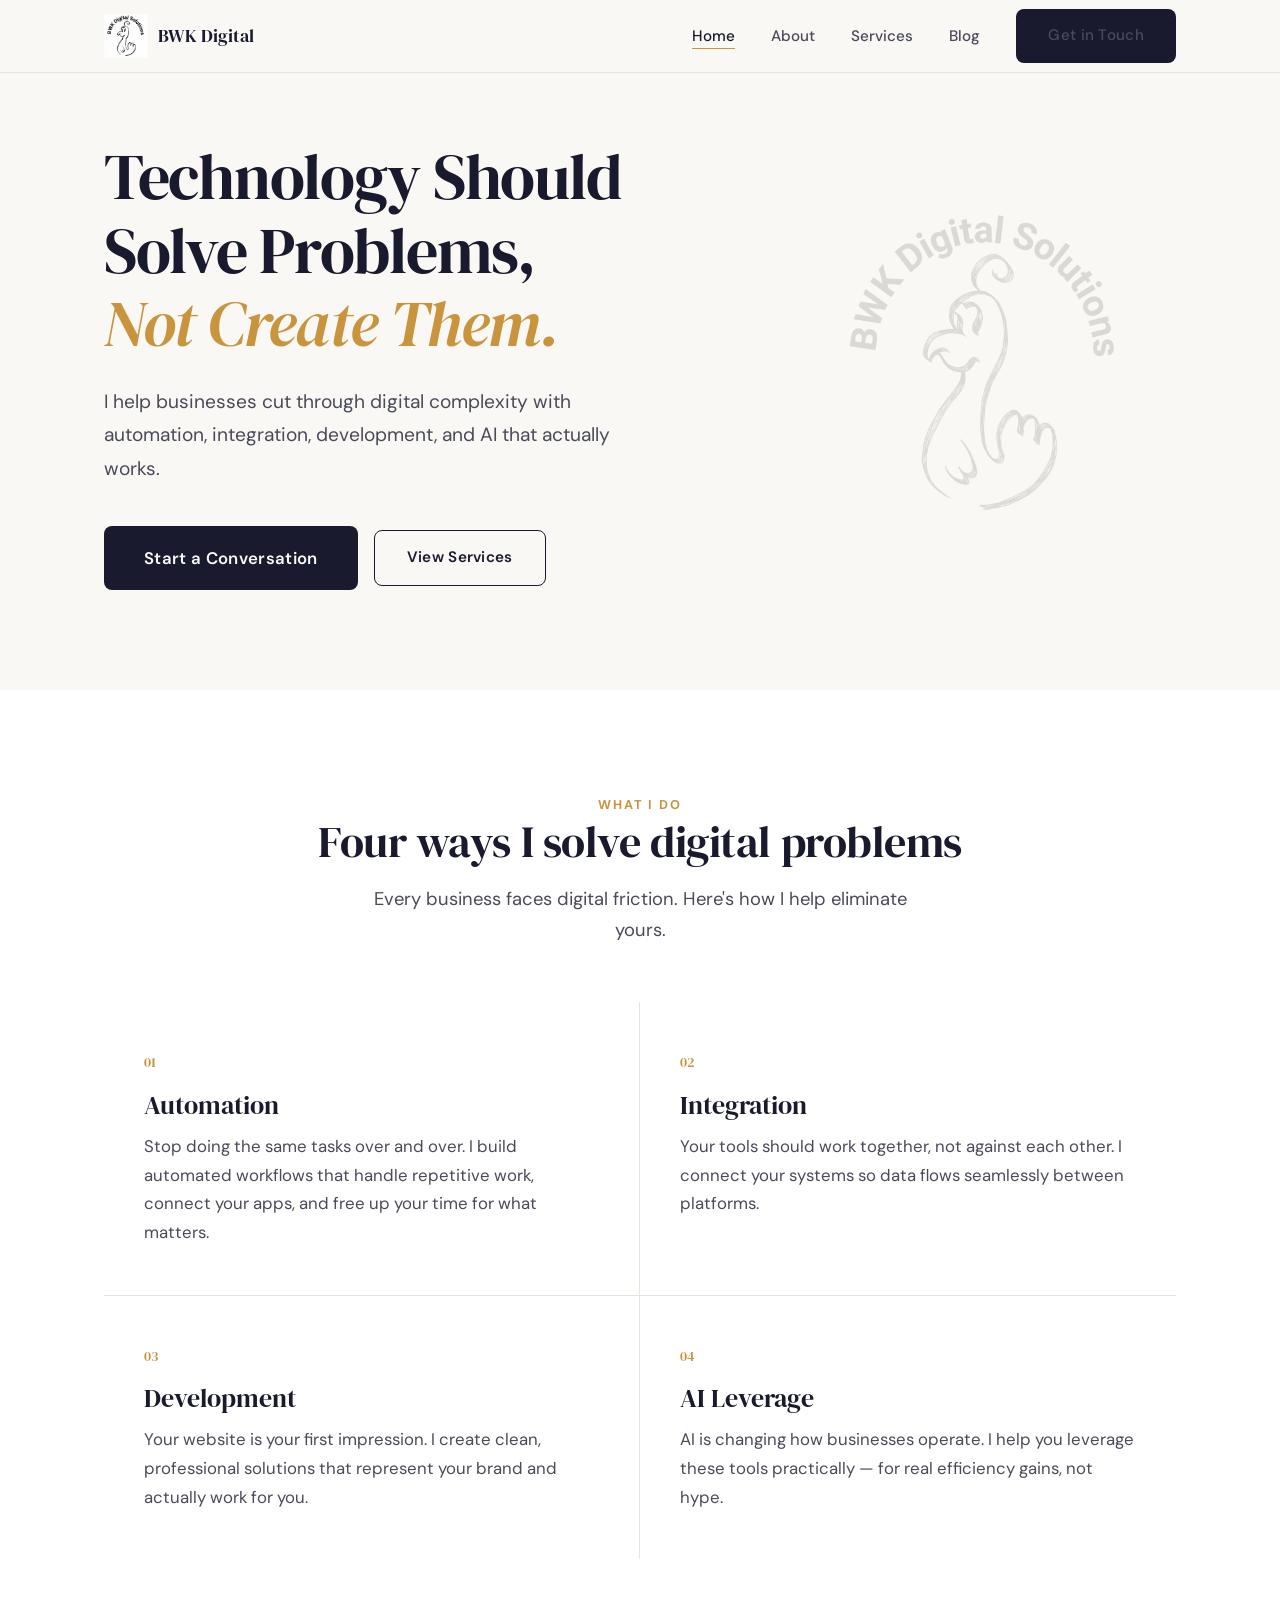
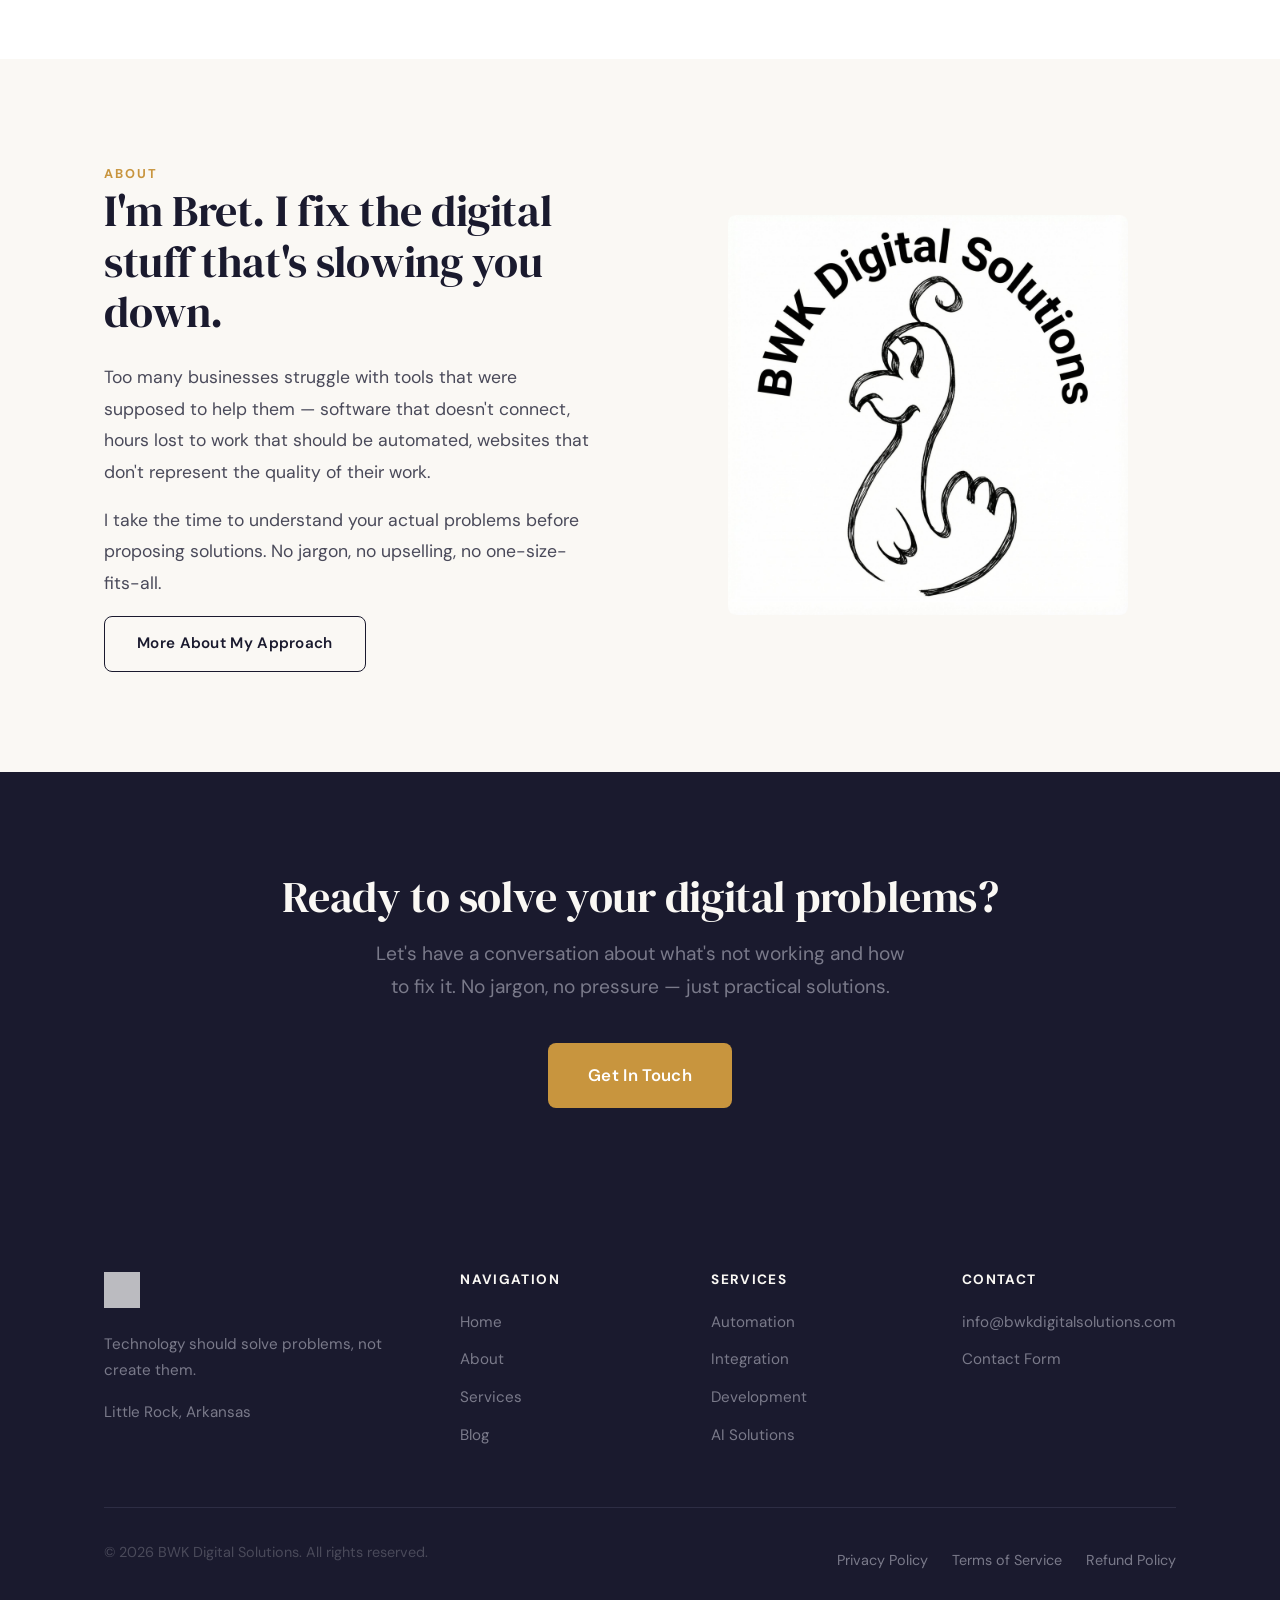
==== index.html @ 57914d6d "Redesign site with warm editorial aesthetic and bird-forward branding Replace generic SaaS template " ====
<!DOCTYPE html>
<html lang="en">
<head>
    <meta charset="UTF-8">
    <meta name="viewport" content="width=device-width, initial-scale=1.0">
    <title>BWK Digital Solutions | Technology Should Solve Problems, Not Create Them</title>
    <meta name="description" content="BWK Digital Solutions helps businesses solve digital problems through automation, integration, development, and AI. Based in Little Rock, Arkansas.">
    <meta name="author" content="Bret Kramer">
    <meta name="geo.region" content="US-AR">
    <meta name="geo.placename" content="Little Rock">
    <link rel="canonical" href="https://bwkdigitalsolutions.com/">
    <!-- Open Graph -->
    <meta property="og:title" content="BWK Digital Solutions | Technology Should Solve Problems, Not Create Them">
    <meta property="og:description" content="BWK Digital Solutions helps businesses solve digital problems through automation, integration, development, and AI. Based in Little Rock, Arkansas.">
    <meta property="og:url" content="https://bwkdigitalsolutions.com/">
    <meta property="og:image" content="https://bwkdigitalsolutions.com/logo.jpg">
    <meta property="og:type" content="website">
    <meta property="og:site_name" content="BWK Digital Solutions">
    <!-- Twitter Card -->
    <meta name="twitter:card" content="summary_large_image">
    <meta name="twitter:title" content="BWK Digital Solutions | Technology Should Solve Problems, Not Create Them">
    <meta name="twitter:description" content="BWK Digital Solutions helps businesses solve digital problems through automation, integration, development, and AI.">
    <meta name="twitter:image" content="https://bwkdigitalsolutions.com/logo.jpg">
    <link rel="preconnect" href="https://fonts.googleapis.com">
    <link rel="preconnect" href="https://fonts.gstatic.com" crossorigin>
    <link href="https://fonts.googleapis.com/css2?family=DM+Sans:wght@400;500;600;700&family=DM+Serif+Display&display=swap" rel="stylesheet">
    <link rel="stylesheet" href="styles.css">
    <script type="application/ld+json">
    {
        "@context": "https://schema.org",
        "@type": "ProfessionalService",
        "name": "BWK Digital Solutions",
        "url": "https://bwkdigitalsolutions.com",
        "logo": "https://bwkdigitalsolutions.com/logo.jpg",
        "image": "https://bwkdigitalsolutions.com/logo.jpg",
        "description": "BWK Digital Solutions helps businesses solve digital problems through automation, integration, development, and AI.",
        "slogan": "Technology Should Solve Problems, Not Create Them",
        "email": "info@bwkdigitalsolutions.com",
        "address": {
            "@type": "PostalAddress",
            "addressLocality": "Little Rock",
            "addressRegion": "AR",
            "addressCountry": "US"
        },
        "areaServed": {
            "@type": "Country",
            "name": "United States"
        },
        "founder": {
            "@type": "Person",
            "name": "Bret Kramer"
        },
        "hasOfferCatalog": {
            "@type": "OfferCatalog",
            "name": "Digital Solutions Services",
            "itemListElement": [
                {
                    "@type": "Offer",
                    "itemOffered": {
                        "@type": "Service",
                        "name": "Automation",
                        "description": "Automated workflows that handle repetitive work, connect apps, and free up time."
                    }
                },
                {
                    "@type": "Offer",
                    "itemOffered": {
                        "@type": "Service",
                        "name": "Integration",
                        "description": "Connect business systems so data flows seamlessly between platforms."
                    }
                },
                {
                    "@type": "Offer",
                    "itemOffered": {
                        "@type": "Service",
                        "name": "Web Development",
                        "description": "Clean, professional websites and web applications that represent your brand."
                    }
                },
                {
                    "@type": "Offer",
                    "itemOffered": {
                        "@type": "Service",
                        "name": "AI Leverage",
                        "description": "Practical AI implementation for real efficiency gains — chatbots, content workflows, data analysis, and strategy consulting."
                    }
                }
            ]
        },
        "sameAs": []
    }
    </script>
    <script type="application/ld+json">
    {
        "@context": "https://schema.org",
        "@type": "WebSite",
        "name": "BWK Digital Solutions",
        "url": "https://bwkdigitalsolutions.com"
    }
    </script>
</head>
<body>
    <nav class="navbar">
        <div class="container">
            <a href="index.html" class="logo">
                <img src="logo.jpg" alt="BWK Digital Solutions" class="logo-img">
                <span class="logo-text">BWK Digital</span>
            </a>
            <button class="mobile-menu-btn" aria-label="Toggle menu" onclick="toggleMenu()">
                <span></span><span></span><span></span>
            </button>
            <ul class="nav-links" id="navLinks">
                <li><a href="index.html" class="active">Home</a></li>
                <li><a href="about.html">About</a></li>
                <li><a href="services.html">Services</a></li>
                <li><a href="blog.html">Blog</a></li>
                <li><a href="contact.html" class="btn btn-primary">Get in Touch</a></li>
            </ul>
        </div>
    </nav>

    <main>
    <section class="hero">
        <div class="container">
            <div class="hero-content">
                <h1 class="fade-up">Technology Should<br>Solve Problems,<span class="accent-text">Not Create Them.</span></h1>
                <p class="hero-description fade-up fade-up-delay-1">I help businesses cut through digital complexity with automation, integration, development, and AI that actually works.</p>
                <div class="hero-cta fade-up fade-up-delay-2">
                    <a href="contact.html" class="btn btn-primary btn-large">Start a Conversation</a>
                    <a href="services.html" class="btn btn-secondary">View Services</a>
                </div>
            </div>
            <div class="hero-graphic">
                <img src="logo.jpg" alt="" class="hero-bird" aria-hidden="true">
            </div>
        </div>
    </section>

    <section class="services" id="services">
        <div class="container">
            <div class="section-header-center fade-up">
                <span class="section-label">What I Do</span>
                <h2 class="section-title">Four ways I solve digital problems</h2>
                <p class="section-subtitle">Every business faces digital friction. Here's how I help eliminate yours.</p>
            </div>
            <div class="services-list">
                <div class="service-item fade-up">
                    <span class="service-number">01</span>
                    <h3>Automation</h3>
                    <p>Stop doing the same tasks over and over. I build automated workflows that handle repetitive work, connect your apps, and free up your time for what matters.</p>
                </div>
                <div class="service-item fade-up fade-up-delay-1">
                    <span class="service-number">02</span>
                    <h3>Integration</h3>
                    <p>Your tools should work together, not against each other. I connect your systems so data flows seamlessly between platforms.</p>
                </div>
                <div class="service-item fade-up fade-up-delay-2">
                    <span class="service-number">03</span>
                    <h3>Development</h3>
                    <p>Your website is your first impression. I create clean, professional solutions that represent your brand and actually work for you.</p>
                </div>
                <div class="service-item fade-up fade-up-delay-3">
                    <span class="service-number">04</span>
                    <h3>AI Leverage</h3>
                    <p>AI is changing how businesses operate. I help you leverage these tools practically — for real efficiency gains, not hype.</p>
                </div>
            </div>
        </div>
    </section>

    <section class="about-section">
        <div class="container">
            <div class="about-grid">
                <div class="about-content fade-up">
                    <span class="section-label">About</span>
                    <h2>I'm Bret. I fix the digital stuff that's slowing you down.</h2>
                    <p>Too many businesses struggle with tools that were supposed to help them — software that doesn't connect, hours lost to work that should be automated, websites that don't represent the quality of their work.</p>
                    <p>I take the time to understand your actual problems before proposing solutions. No jargon, no upselling, no one-size-fits-all.</p>
                    <a href="about.html" class="btn btn-secondary">More About My Approach</a>
                </div>
                <div class="about-image fade-up fade-up-delay-1">
                    <img src="logo.jpg" alt="BWK Digital Solutions">
                </div>
            </div>
        </div>
    </section>

    <section class="cta-section">
        <div class="container fade-up">
            <h2>Ready to solve your digital problems?</h2>
            <p>Let's have a conversation about what's not working and how to fix it. No jargon, no pressure — just practical solutions.</p>
            <a href="contact.html" class="btn btn-primary btn-large">Get In Touch</a>
        </div>
    </section>
    </main>

    <footer class="footer">
        <div class="container">
            <div class="footer-grid">
                <div class="footer-brand">
                    <img src="logo.jpg" alt="BWK Digital Solutions" class="logo-img">
                    <p>Technology should solve problems, not create them.</p>
                    <p>Little Rock, Arkansas</p>
                </div>
                <div>
                    <h4>Navigation</h4>
                    <ul class="footer-links">
                        <li><a href="index.html">Home</a></li>
                        <li><a href="about.html">About</a></li>
                        <li><a href="services.html">Services</a></li>
                        <li><a href="blog.html">Blog</a></li>
                    </ul>
                </div>
                <div>
                    <h4>Services</h4>
                    <ul class="footer-links">
                        <li><a href="services.html">Automation</a></li>
                        <li><a href="services.html">Integration</a></li>
                        <li><a href="services.html">Development</a></li>
                        <li><a href="services.html">AI Solutions</a></li>
                    </ul>
                </div>
                <div>
                    <h4>Contact</h4>
                    <ul class="footer-links">
                        <li><a href="mailto:info@bwkdigitalsolutions.com">info@bwkdigitalsolutions.com</a></li>
                        <li><a href="contact.html">Contact Form</a></li>
                    </ul>
                </div>
            </div>
            <div class="footer-bottom">
                <p>&copy; 2026 BWK Digital Solutions. All rights reserved.</p>
                <div class="footer-legal">
                    <a href="privacy.html">Privacy Policy</a>
                    <a href="terms.html">Terms of Service</a>
                    <a href="refund.html">Refund Policy</a>
                </div>
            </div>
        </div>
    </footer>
    <script>
    function toggleMenu() { document.getElementById('navLinks').classList.toggle('active'); }

    // Scroll animations
    const observer = new IntersectionObserver((entries) => {
        entries.forEach(entry => {
            if (entry.isIntersecting) {
                entry.target.classList.add('visible');
                observer.unobserve(entry.target);
            }
        });
    }, { threshold: 0.1, rootMargin: '0px 0px -40px 0px' });

    document.querySelectorAll('.fade-up').forEach(el => observer.observe(el));
    </script>
</body>
</html>
---- styles.css ----
/* ===== CSS VARIABLES ===== */
:root {
    --ink: #1a1a2e;
    --ink-light: #2d2d44;
    --warm: #c8953e;
    --warm-dark: #a87a2f;
    --warm-glow: #c8953e1a;
    --cream: #faf8f4;
    --cream-dark: #f0ece4;
    --text: #4a4a5a;
    --text-light: #7a7a8a;
    --white: #ffffff;
    --border: #e8e4dc;
    --shadow-sm: 0 1px 3px rgba(26, 26, 46, 0.06);
    --shadow: 0 4px 12px rgba(26, 26, 46, 0.08);
    --shadow-lg: 0 12px 32px rgba(26, 26, 46, 0.1);
    --radius: 8px;
    --radius-sm: 4px;
    --transition: all 0.3s cubic-bezier(0.4, 0, 0.2, 1);
}

/* ===== RESET & BASE ===== */
*, *::before, *::after { box-sizing: border-box; margin: 0; padding: 0; }
html { scroll-behavior: smooth; }
body {
    font-family: 'DM Sans', -apple-system, BlinkMacSystemFont, sans-serif;
    font-size: 16px;
    line-height: 1.7;
    color: var(--text);
    background: var(--cream);
    -webkit-font-smoothing: antialiased;
}
img { max-width: 100%; height: auto; }
a { text-decoration: none; color: inherit; transition: var(--transition); }
ul { list-style: none; }
.container { max-width: 1120px; margin: 0 auto; padding: 0 24px; }

/* ===== TYPOGRAPHY ===== */
h1, h2, h3, h4, h5, h6 {
    font-family: 'DM Serif Display', Georgia, serif;
    font-weight: 400;
    line-height: 1.15;
    color: var(--ink);
}
h1 { font-size: clamp(2.75rem, 5.5vw, 4rem); letter-spacing: -0.02em; }
h2 { font-size: clamp(2rem, 4vw, 2.75rem); letter-spacing: -0.01em; }
h3 { font-size: clamp(1.35rem, 2.5vw, 1.6rem); }
p { color: var(--text); margin-bottom: 1rem; }
.section-label {
    font-family: 'DM Sans', sans-serif;
    font-size: 0.8rem;
    font-weight: 700;
    letter-spacing: 0.15em;
    text-transform: uppercase;
    color: var(--warm);
    margin-bottom: 1rem;
}
.section-title { margin-bottom: 1rem; }
.section-subtitle {
    font-size: 1.15rem;
    max-width: 580px;
    line-height: 1.7;
}
.section-header { margin-bottom: 3.5rem; }
.section-header-center { text-align: center; margin-bottom: 3.5rem; }
.section-header-center .section-subtitle { margin: 0 auto; }

/* ===== BUTTONS ===== */
.btn {
    display: inline-flex;
    align-items: center;
    justify-content: center;
    gap: 8px;
    padding: 14px 32px;
    font-family: 'DM Sans', sans-serif;
    font-size: 0.95rem;
    font-weight: 600;
    letter-spacing: 0.02em;
    border-radius: var(--radius);
    border: none;
    cursor: pointer;
    transition: var(--transition);
}
.btn:focus-visible {
    outline: 2px solid var(--warm);
    outline-offset: 2px;
}
.btn-primary {
    background: var(--ink);
    color: var(--cream);
}
.btn-primary:hover {
    background: var(--warm);
    color: var(--white);
    transform: translateY(-1px);
    box-shadow: var(--shadow);
}
.btn-secondary {
    background: transparent;
    color: var(--ink);
    border: 1.5px solid var(--ink);
}
.btn-secondary:hover {
    background: var(--ink);
    color: var(--cream);
}
.btn-large { padding: 18px 40px; font-size: 1.05rem; }

/* ===== NAVBAR ===== */
.navbar {
    position: fixed;
    top: 0;
    left: 0;
    right: 0;
    z-index: 1000;
    background: rgba(250, 248, 244, 0.92);
    backdrop-filter: blur(12px);
    -webkit-backdrop-filter: blur(12px);
    border-bottom: 1px solid var(--border);
}
.navbar .container {
    display: flex;
    align-items: center;
    justify-content: space-between;
    height: 72px;
}
.logo { display: flex; align-items: center; gap: 10px; }
.logo-img { height: 44px; width: auto; }
.logo-text {
    font-family: 'DM Serif Display', serif;
    font-size: 1.15rem;
    color: var(--ink);
    font-weight: 400;
}
.nav-links { display: flex; align-items: center; gap: 36px; }
.nav-links a {
    font-weight: 500;
    font-size: 0.95rem;
    color: var(--text);
}
.nav-links a:not(.btn):hover,
.nav-links a:not(.btn).active {
    color: var(--ink);
}
.nav-links a:not(.btn).active {
    border-bottom: 1.5px solid var(--warm);
    padding-bottom: 2px;
}
.mobile-menu-btn {
    display: none;
    flex-direction: column;
    gap: 5px;
    background: none;
    border: none;
    cursor: pointer;
    padding: 5px;
}
.mobile-menu-btn span {
    width: 22px;
    height: 2px;
    background: var(--ink);
    border-radius: 2px;
    transition: var(--transition);
}

/* ===== HERO ===== */
.hero {
    padding: 140px 0 100px;
    background: var(--cream);
    overflow: hidden;
}
.hero .container {
    display: grid;
    grid-template-columns: 1fr 380px;
    gap: 80px;
    align-items: center;
}
.hero-content h1 { margin-bottom: 1.5rem; }
.hero-content h1 .accent-text {
    color: var(--warm);
    display: block;
    font-style: italic;
}
.hero-description {
    font-size: 1.2rem;
    line-height: 1.75;
    margin-bottom: 2.5rem;
    color: var(--text);
    max-width: 520px;
}
.hero-cta { display: flex; align-items: center; gap: 16px; flex-wrap: wrap; }
.hero-graphic {
    display: flex;
    align-items: center;
    justify-content: center;
}
.hero-bird {
    width: 320px;
    height: auto;
    opacity: 0.12;
    filter: grayscale(100%);
    transition: all 0.6s cubic-bezier(0.4, 0, 0.2, 1);
}
.hero-graphic:hover .hero-bird {
    opacity: 0.2;
    transform: scale(1.03);
}

/* ===== SERVICES (Homepage) ===== */
.services { padding: 100px 0; background: var(--white); }
.services-list { display: grid; grid-template-columns: 1fr 1fr; gap: 0; }
.service-item {
    padding: 48px 40px;
    border-bottom: 1px solid var(--border);
    transition: var(--transition);
    position: relative;
}
.service-item:nth-child(odd) { border-right: 1px solid var(--border); }
.service-item:nth-last-child(-n+2) { border-bottom: none; }
.service-item::before {
    content: '';
    position: absolute;
    top: 0;
    left: 0;
    width: 3px;
    height: 0;
    background: var(--warm);
    transition: height 0.4s cubic-bezier(0.4, 0, 0.2, 1);
}
.service-item:hover::before { height: 100%; }
.service-item:hover { background: var(--warm-glow); }
.service-number {
    font-family: 'DM Serif Display', serif;
    font-size: 0.9rem;
    color: var(--warm);
    margin-bottom: 1rem;
    display: block;
}
.service-item h3 { margin-bottom: 0.75rem; }
.service-item p { margin-bottom: 0; font-size: 1.05rem; line-height: 1.7; }

/* ===== ABOUT PREVIEW (Homepage) ===== */
.about-section { padding: 100px 0; }
.about-grid {
    display: grid;
    grid-template-columns: 1fr 1fr;
    gap: 80px;
    align-items: center;
}
.about-content h2 { margin-bottom: 1.5rem; }
.about-content p { font-size: 1.1rem; line-height: 1.8; }
.about-image { position: relative; display: flex; align-items: center; justify-content: center; }
.about-image img {
    border-radius: var(--radius);
    width: 100%;
    max-width: 400px;
}
.approach-list { margin: 1.5rem 0 2rem; }
.approach-list li {
    display: flex;
    align-items: center;
    gap: 14px;
    padding: 10px 0;
    font-weight: 500;
    color: var(--ink);
    font-size: 1.05rem;
}
.approach-list li::before {
    content: '';
    display: block;
    width: 8px;
    height: 8px;
    background: var(--warm);
    border-radius: 50%;
    flex-shrink: 0;
}

/* ===== CTA SECTION ===== */
.cta-section {
    padding: 100px 0;
    background: var(--ink);
    text-align: center;
}
.cta-section h2 {
    color: var(--cream);
    margin-bottom: 1rem;
}
.cta-section p {
    color: var(--text-light);
    font-size: 1.2rem;
    max-width: 540px;
    margin: 0 auto 2.5rem;
    line-height: 1.7;
}
.cta-section .btn-primary {
    background: var(--warm);
    color: var(--white);
}
.cta-section .btn-primary:hover {
    background: var(--warm-dark);
    transform: translateY(-1px);
}

/* ===== PAGE HEADER ===== */
.page-header {
    padding: 140px 0 60px;
    background: var(--cream);
}
.page-header .section-label { margin-bottom: 0.75rem; }
.page-header h1 { margin-bottom: 1rem; }
.page-header p {
    font-size: 1.2rem;
    max-width: 560px;
    line-height: 1.7;
}
.page-header-center { text-align: center; }
.page-header-center p { margin: 0 auto; }

/* ===== CONTACT ===== */
.contact-section { padding: 80px 0; }
.contact-grid {
    display: grid;
    grid-template-columns: 1.2fr 1fr;
    gap: 80px;
}
.contact-form {
    background: var(--white);
    padding: 48px;
    border-radius: var(--radius);
    border: 1px solid var(--border);
}
.contact-form h3 { margin-bottom: 2rem; }
.form-group { margin-bottom: 24px; }
.form-group label {
    display: block;
    font-weight: 600;
    font-size: 0.9rem;
    margin-bottom: 8px;
    color: var(--ink);
}
.form-group input,
.form-group select,
.form-group textarea {
    width: 100%;
    padding: 14px 16px;
    border: 1.5px solid var(--border);
    border-radius: var(--radius-sm);
    font-family: inherit;
    font-size: 1rem;
    color: var(--ink);
    background: var(--cream);
    transition: var(--transition);
}
.form-group input:focus,
.form-group select:focus,
.form-group textarea:focus {
    outline: none;
    border-color: var(--warm);
    background: var(--white);
    box-shadow: 0 0 0 3px var(--warm-glow);
}
.form-group input::placeholder,
.form-group textarea::placeholder {
    color: var(--text-light);
}
.form-group textarea { min-height: 140px; resize: vertical; }
.contact-info { padding: 16px 0; }
.contact-info h3 { margin-bottom: 2rem; }
.info-item {
    display: flex;
    align-items: flex-start;
    gap: 16px;
    margin-bottom: 28px;
}
.info-icon {
    width: 44px;
    height: 44px;
    background: var(--warm-glow);
    border: 1px solid var(--warm);
    border-radius: var(--radius-sm);
    display: flex;
    align-items: center;
    justify-content: center;
    font-size: 1.2rem;
    flex-shrink: 0;
    color: var(--warm);
}
.info-content h4 { font-family: 'DM Sans', sans-serif; font-size: 0.95rem; font-weight: 600; margin-bottom: 2px; color: var(--ink); }
.info-content p { margin: 0; font-size: 0.95rem; }
.response-note {
    margin-top: 2.5rem;
    padding: 20px 24px;
    background: var(--warm-glow);
    border-left: 3px solid var(--warm);
    border-radius: 0 var(--radius-sm) var(--radius-sm) 0;
}
.response-note h4 {
    font-family: 'DM Sans', sans-serif;
    font-weight: 600;
    font-size: 0.95rem;
    margin-bottom: 4px;
    color: var(--ink);
}
.response-note p { margin: 0; font-size: 0.95rem; }

/* ===== SERVICES PAGE ===== */
.services-page { padding: 80px 0; }
.service-detail {
    display: grid;
    grid-template-columns: 1fr 1fr;
    gap: 80px;
    align-items: start;
    padding: 64px 0;
    border-bottom: 1px solid var(--border);
}
.service-detail:last-child { border-bottom: none; }
.service-detail:nth-child(even) { direction: rtl; }
.service-detail:nth-child(even) > * { direction: ltr; }
.service-detail-content h3 {
    font-size: 1.85rem;
    margin-bottom: 1rem;
}
.service-detail-content > p {
    font-size: 1.1rem;
    line-height: 1.8;
}
.service-detail-content ul { margin-top: 1.5rem; }
.service-detail-content li {
    display: flex;
    align-items: center;
    gap: 12px;
    padding: 8px 0;
    color: var(--text);
    font-size: 1.02rem;
}
.service-detail-content li::before {
    content: '';
    width: 6px;
    height: 6px;
    background: var(--warm);
    border-radius: 50%;
    flex-shrink: 0;
}
.service-detail-visual {
    display: flex;
    align-items: center;
    justify-content: center;
    padding: 48px;
    background: var(--white);
    border-radius: var(--radius);
    border: 1px solid var(--border);
    min-height: 280px;
}
.service-detail-number {
    font-family: 'DM Serif Display', serif;
    font-size: 8rem;
    color: var(--warm);
    opacity: 0.15;
    line-height: 1;
}

/* ===== ABOUT PAGE ===== */
.about-detail { padding: 80px 0; background: var(--white); }
.about-detail .about-grid { align-items: start; }
.about-detail .about-content p { margin-bottom: 1.25rem; }

.about-approach { padding: 80px 0; }
.about-approach .about-grid { align-items: start; }

.about-location {
    padding: 80px 0;
    background: var(--white);
    text-align: center;
}
.about-location .container { max-width: 680px; }
.about-location h2 { margin-bottom: 1.25rem; }
.about-location p { font-size: 1.15rem; line-height: 1.8; }

/* Bird story section on About page */
.bird-story {
    padding: 80px 0;
    background: var(--ink);
}
.bird-story-grid {
    display: grid;
    grid-template-columns: 1fr 280px;
    gap: 80px;
    align-items: center;
}
.bird-story-content h2 { color: var(--cream); margin-bottom: 1.25rem; }
.bird-story-content p { color: var(--text-light); font-size: 1.1rem; line-height: 1.8; }
.bird-story-visual {
    display: flex;
    align-items: center;
    justify-content: center;
}
.bird-story-visual img {
    width: 240px;
    height: auto;
    opacity: 0.3;
    filter: invert(1);
}

/* ===== BLOG ===== */
.blog-section { padding: 80px 0; }
.blog-grid {
    display: grid;
    grid-template-columns: repeat(auto-fit, minmax(320px, 1fr));
    gap: 32px;
}
.blog-card {
    background: var(--white);
    border-radius: var(--radius);
    overflow: hidden;
    border: 1px solid var(--border);
    transition: var(--transition);
}
.blog-card:hover {
    transform: translateY(-3px);
    box-shadow: var(--shadow-lg);
    border-color: var(--warm);
}
.blog-card-image {
    height: 200px;
    background: var(--ink);
    display: flex;
    align-items: center;
    justify-content: center;
    position: relative;
    overflow: hidden;
}
.blog-card-image::after {
    content: '';
    position: absolute;
    inset: 0;
    background: linear-gradient(135deg, var(--ink) 0%, var(--ink-light) 100%);
}
.blog-card-content { padding: 28px; }
.blog-card-meta {
    font-size: 0.85rem;
    color: var(--text-light);
    margin-bottom: 10px;
    font-weight: 500;
}
.blog-card h3 { margin-bottom: 10px; font-size: 1.25rem; }
.blog-card h3 a:hover { color: var(--warm); }
.blog-card p { font-size: 0.95rem; margin-bottom: 0; }
.coming-soon {
    text-align: center;
    padding: 60px 40px;
    border: 1px dashed var(--border);
    border-radius: var(--radius);
    background: var(--white);
}
.coming-soon h3 { margin-bottom: 0.75rem; }

/* ===== LEGAL PAGES ===== */
.legal-content { padding: 60px 0 80px; max-width: 720px; margin: 0 auto; }
.legal-content h2 {
    font-size: 1.4rem;
    margin: 2.5rem 0 1rem;
}
.legal-content h2:first-child { margin-top: 0; }
.legal-content p { margin-bottom: 1rem; line-height: 1.8; }
.legal-content ul { margin: 1rem 0 1.5rem 0; }
.legal-content li {
    color: var(--text);
    margin-bottom: 0.5rem;
    padding-left: 1.5rem;
    position: relative;
}
.legal-content li::before {
    content: '';
    position: absolute;
    left: 0;
    top: 10px;
    width: 5px;
    height: 5px;
    border-radius: 50%;
    background: var(--warm);
}
.last-updated {
    font-style: italic;
    color: var(--text-light);
    margin-bottom: 2rem;
    font-size: 0.95rem;
}

/* ===== FOOTER ===== */
.footer {
    background: var(--ink);
    color: var(--text-light);
    padding: 64px 0 32px;
}
.footer-grid {
    display: grid;
    grid-template-columns: 1.5fr 1fr 1fr 1fr;
    gap: 40px;
    margin-bottom: 48px;
}
.footer-brand .logo-img {
    height: 36px;
    filter: brightness(0) invert(1);
    opacity: 0.7;
}
.footer-brand p { margin: 1rem 0 0; color: var(--text-light); font-size: 0.95rem; }
.footer h4 {
    font-family: 'DM Sans', sans-serif;
    color: var(--cream);
    margin-bottom: 1.25rem;
    font-size: 0.85rem;
    font-weight: 700;
    letter-spacing: 0.1em;
    text-transform: uppercase;
}
.footer-links li { margin-bottom: 10px; }
.footer-links a { font-size: 0.95rem; }
.footer-links a:hover { color: var(--cream); }
.footer-bottom {
    padding-top: 32px;
    border-top: 1px solid var(--ink-light);
    display: flex;
    justify-content: space-between;
    align-items: center;
    font-size: 0.9rem;
}
.footer-legal { display: flex; gap: 24px; }
.footer-legal a:hover { color: var(--cream); }

/* ===== SCROLL ANIMATIONS ===== */
.fade-up {
    opacity: 0;
    transform: translateY(24px);
    transition: opacity 0.7s cubic-bezier(0.4, 0, 0.2, 1), transform 0.7s cubic-bezier(0.4, 0, 0.2, 1);
}
.fade-up.visible {
    opacity: 1;
    transform: translateY(0);
}
.fade-up-delay-1 { transition-delay: 0.1s; }
.fade-up-delay-2 { transition-delay: 0.2s; }
.fade-up-delay-3 { transition-delay: 0.3s; }
.fade-up-delay-4 { transition-delay: 0.4s; }

/* ===== RESPONSIVE ===== */
@media (max-width: 992px) {
    .hero .container { grid-template-columns: 1fr; gap: 40px; }
    .hero-graphic { display: none; }
    .about-grid { grid-template-columns: 1fr; gap: 40px; }
    .about-image { order: -1; }
    .about-image img { max-width: 280px; }
    .contact-grid { grid-template-columns: 1fr; gap: 40px; }
    .service-detail { grid-template-columns: 1fr; gap: 32px; }
    .service-detail:nth-child(even) { direction: ltr; }
    .service-detail-visual { display: none; }
    .footer-grid { grid-template-columns: 1fr 1fr; }
    .bird-story-grid { grid-template-columns: 1fr; gap: 40px; }
    .bird-story-visual { order: -1; }
    .bird-story-visual img { width: 180px; }
    .services-list { grid-template-columns: 1fr; }
    .service-item { border-right: none !important; }
}
@media (max-width: 768px) {
    .nav-links {
        position: fixed;
        top: 72px;
        left: 0;
        right: 0;
        background: var(--cream);
        flex-direction: column;
        padding: 32px;
        gap: 24px;
        border-bottom: 1px solid var(--border);
        transform: translateY(-150%);
        transition: var(--transition);
    }
    .nav-links.active { transform: translateY(0); }
    .mobile-menu-btn { display: flex; }
    .hero { padding: 120px 0 60px; }
    .hero-content { text-align: center; }
    .hero-description { margin-left: auto; margin-right: auto; }
    .hero-cta { justify-content: center; }
    .services { padding: 60px 0; }
    .service-item { padding: 32px 24px; }
    .page-header { padding: 120px 0 40px; }
    .footer-grid { grid-template-columns: 1fr; }
    .footer-bottom { flex-direction: column; gap: 16px; text-align: center; }
    .footer-legal { flex-wrap: wrap; justify-content: center; }
    .contact-form { padding: 32px 24px; }
    .bird-story-visual img { width: 140px; }
}
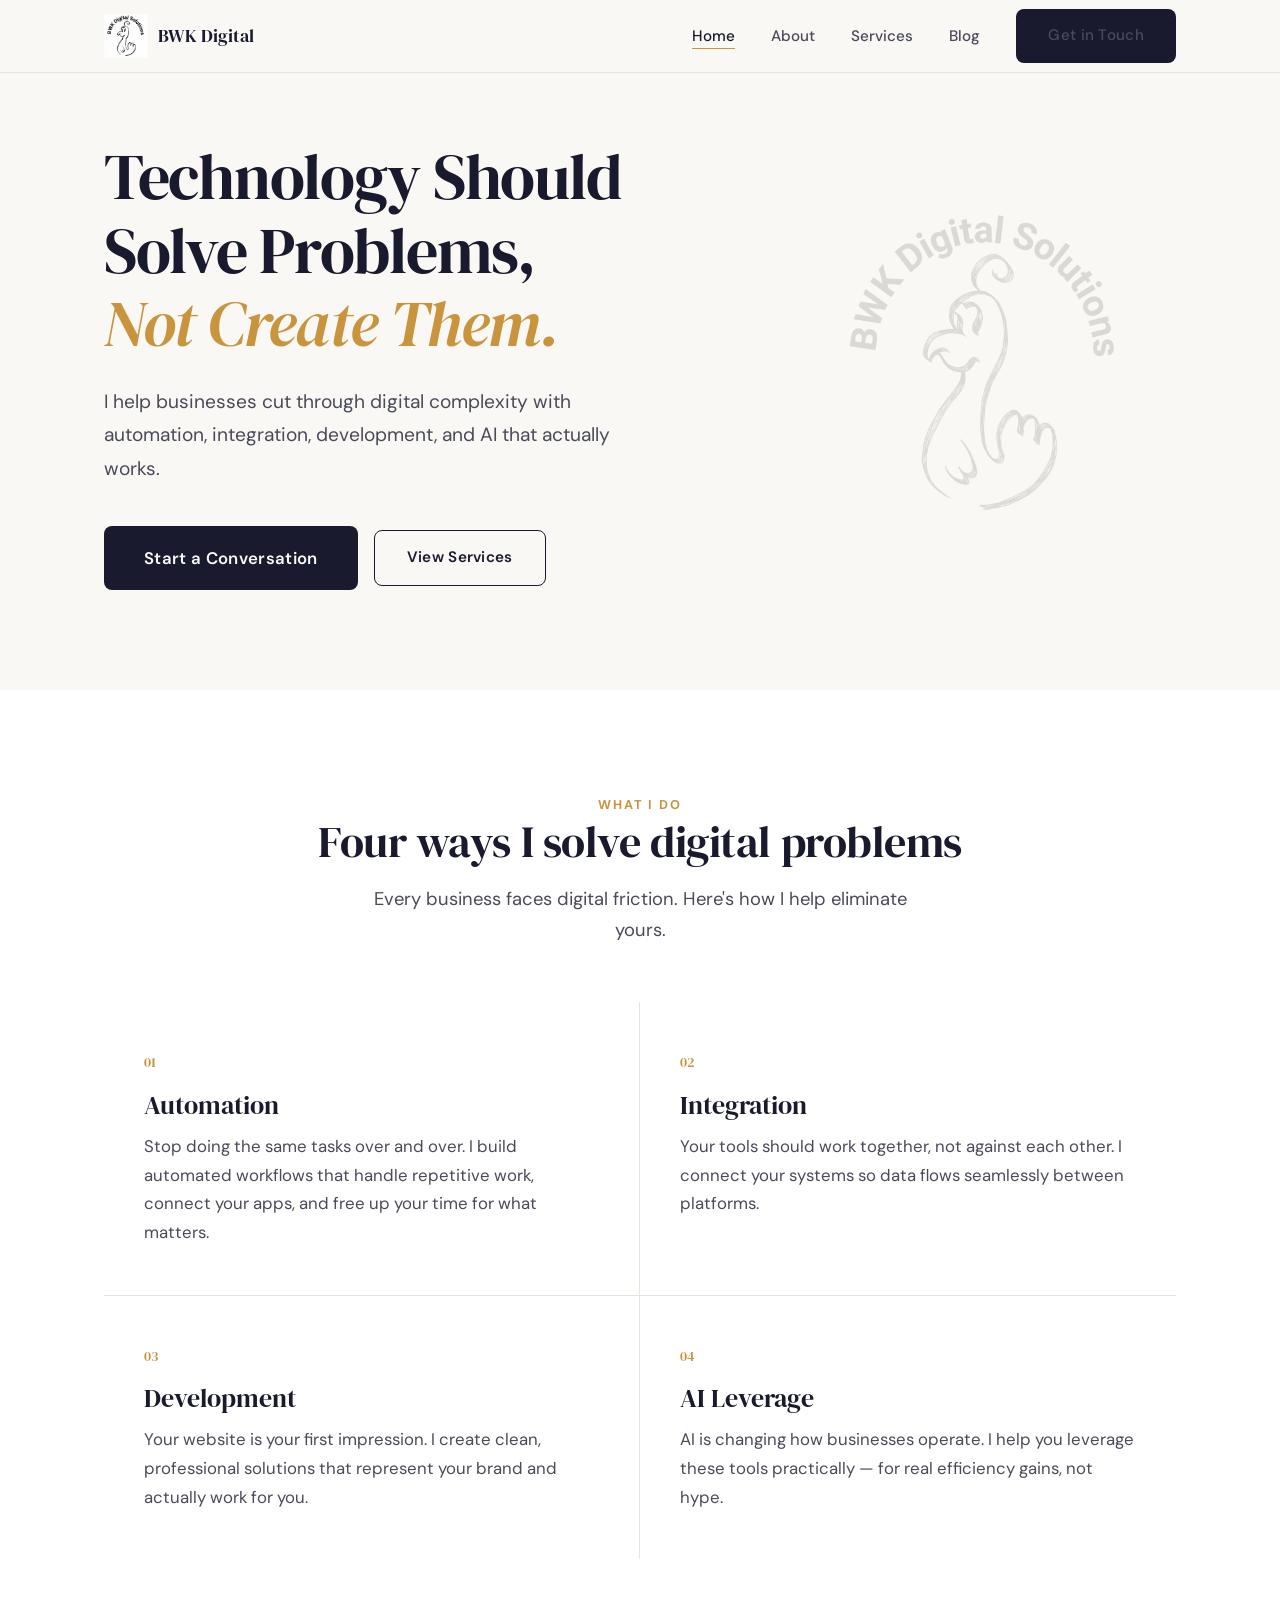
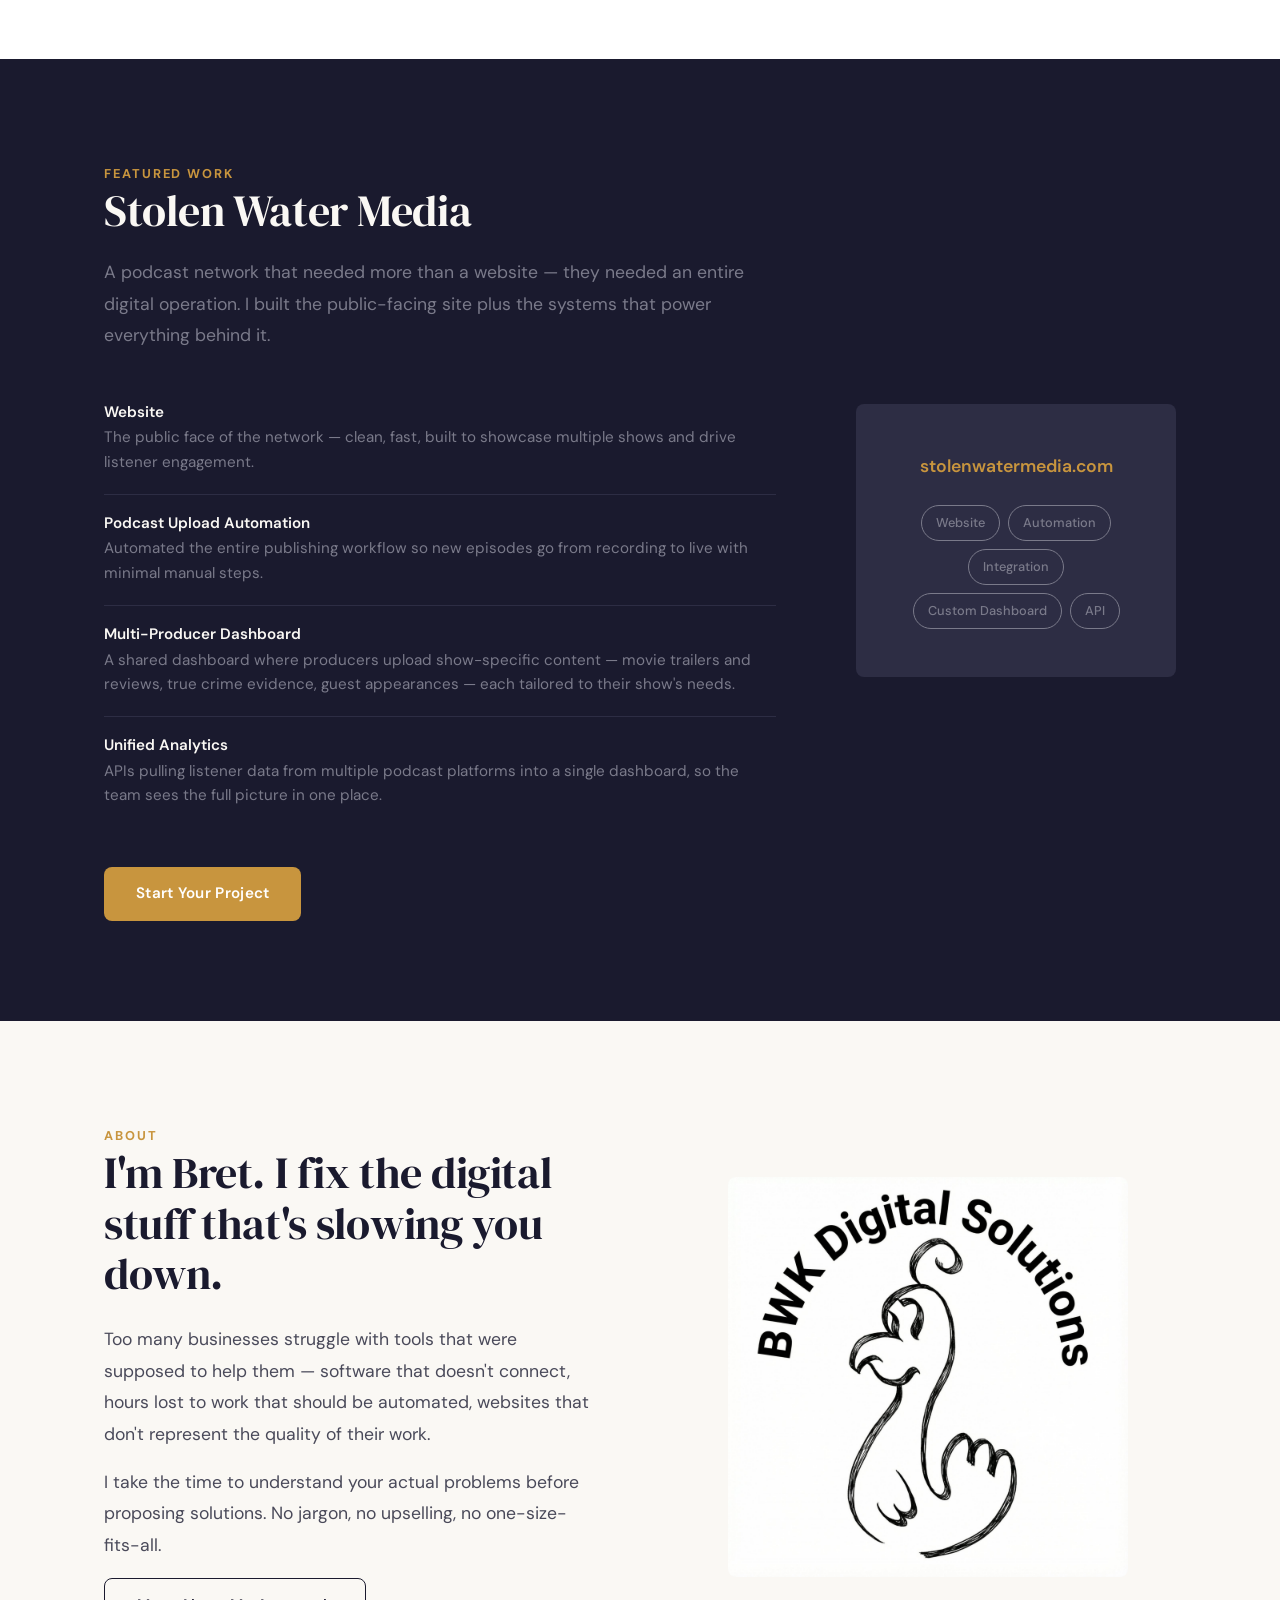
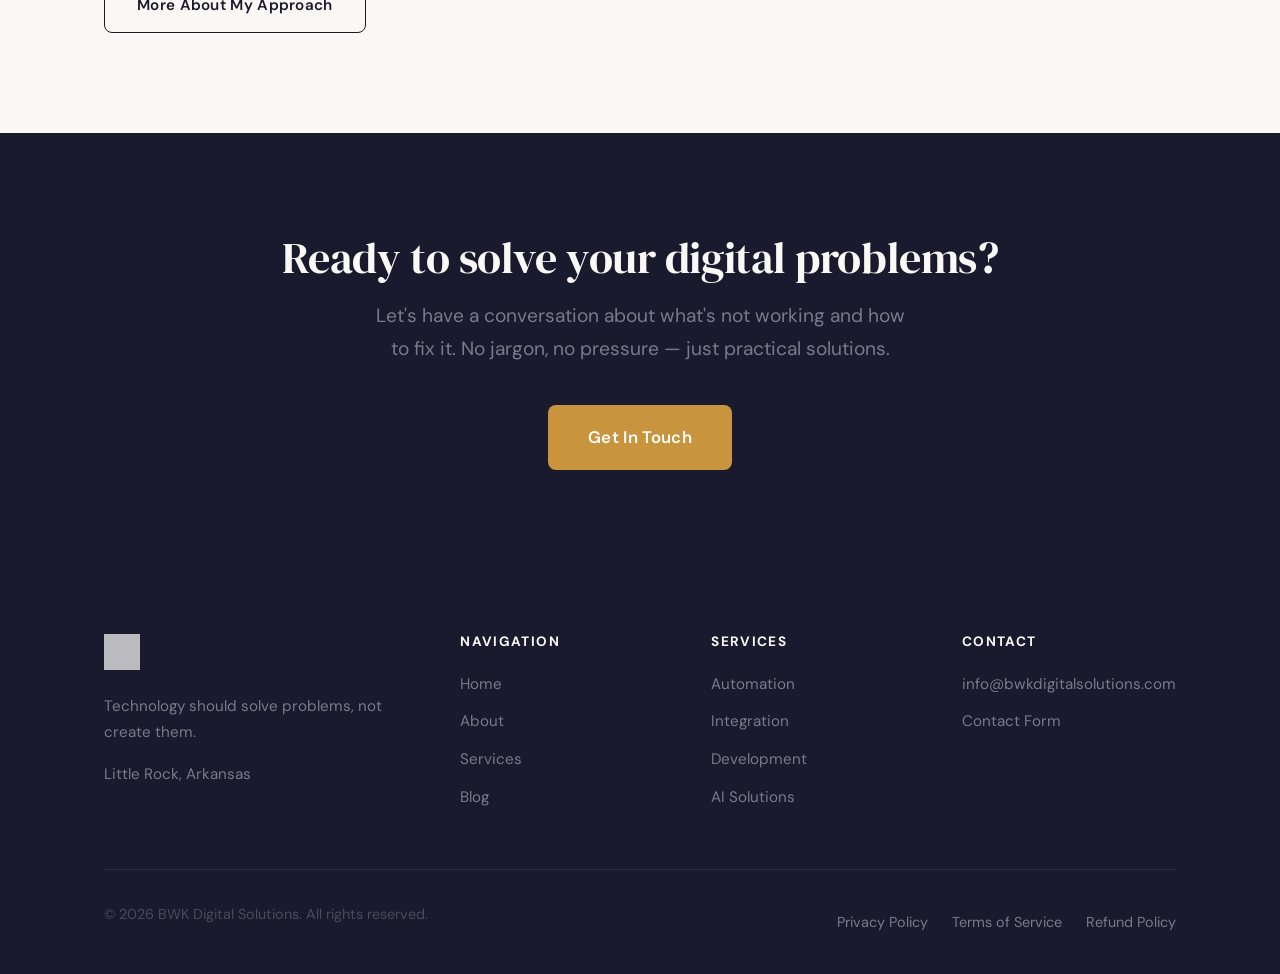
==== commit ea5cfbc5: "Add Stolen Water Media case study to homepage and services page Featured work section showcasing the" ====
--- a/index.html
+++ b/index.html
@@ -169,6 +169,47 @@
         </div>
     </section>
 
+    <section class="case-study">
+        <div class="container">
+            <div class="case-study-grid">
+                <div class="case-study-content fade-up">
+                    <span class="section-label">Featured Work</span>
+                    <h2>Stolen Water Media</h2>
+                    <p>A podcast network that needed more than a website — they needed an entire digital operation. I built the public-facing site plus the systems that power everything behind it.</p>
+                    <div class="case-study-highlights">
+                        <div class="case-study-highlight">
+                            <h4>Website</h4>
+                            <p>The public face of the network — clean, fast, built to showcase multiple shows and drive listener engagement.</p>
+                        </div>
+                        <div class="case-study-highlight">
+                            <h4>Podcast Upload Automation</h4>
+                            <p>Automated the entire publishing workflow so new episodes go from recording to live with minimal manual steps.</p>
+                        </div>
+                        <div class="case-study-highlight">
+                            <h4>Multi-Producer Dashboard</h4>
+                            <p>A shared dashboard where producers upload show-specific content — movie trailers and reviews, true crime evidence, guest appearances — each tailored to their show's needs.</p>
+                        </div>
+                        <div class="case-study-highlight">
+                            <h4>Unified Analytics</h4>
+                            <p>APIs pulling listener data from multiple podcast platforms into a single dashboard, so the team sees the full picture in one place.</p>
+                        </div>
+                    </div>
+                    <a href="contact.html" class="btn btn-primary">Start Your Project</a>
+                </div>
+                <div class="case-study-visual fade-up fade-up-delay-1">
+                    <span class="case-study-url">stolenwatermedia.com</span>
+                    <div class="case-study-tags">
+                        <span class="case-study-tag">Website</span>
+                        <span class="case-study-tag">Automation</span>
+                        <span class="case-study-tag">Integration</span>
+                        <span class="case-study-tag">Custom Dashboard</span>
+                        <span class="case-study-tag">API</span>
+                    </div>
+                </div>
+            </div>
+        </div>
+    </section>
+
     <section class="about-section">
         <div class="container">
             <div class="about-grid">
--- a/styles.css
+++ b/styles.css
@@ -586,6 +586,75 @@
     font-size: 0.95rem;
 }
 
+/* ===== CASE STUDY ===== */
+.case-study {
+    padding: 100px 0;
+    background: var(--ink);
+}
+.case-study-grid {
+    display: grid;
+    grid-template-columns: 1fr 320px;
+    gap: 80px;
+    align-items: center;
+}
+.case-study-content .section-label { color: var(--warm); }
+.case-study-content h2 { color: var(--cream); margin-bottom: 1.25rem; }
+.case-study-content > p { color: var(--text-light); font-size: 1.1rem; line-height: 1.8; }
+.case-study-highlights { margin: 2rem 0 2.5rem; }
+.case-study-highlight {
+    padding: 20px 0;
+    border-bottom: 1px solid var(--ink-light);
+}
+.case-study-highlight:last-child { border-bottom: none; }
+.case-study-highlight h4 {
+    font-family: 'DM Sans', sans-serif;
+    font-weight: 600;
+    font-size: 0.95rem;
+    color: var(--cream);
+    margin-bottom: 4px;
+}
+.case-study-highlight p {
+    color: var(--text-light);
+    font-size: 0.95rem;
+    margin: 0;
+    line-height: 1.6;
+}
+.case-study-visual {
+    background: var(--ink-light);
+    border-radius: var(--radius);
+    padding: 48px;
+    text-align: center;
+}
+.case-study-url {
+    font-family: 'DM Sans', sans-serif;
+    font-size: 1.1rem;
+    font-weight: 600;
+    color: var(--warm);
+    display: block;
+    margin-bottom: 1.5rem;
+}
+.case-study-tags {
+    display: flex;
+    flex-wrap: wrap;
+    gap: 8px;
+    justify-content: center;
+}
+.case-study-tag {
+    padding: 6px 14px;
+    border: 1px solid var(--text-light);
+    border-radius: 20px;
+    font-size: 0.8rem;
+    font-weight: 500;
+    color: var(--text-light);
+}
+.case-study .btn-primary {
+    background: var(--warm);
+    color: var(--white);
+}
+.case-study .btn-primary:hover {
+    background: var(--warm-dark);
+}
+
 /* ===== FOOTER ===== */
 .footer {
     background: var(--ink);
@@ -659,6 +728,8 @@
     .bird-story-visual img { width: 180px; }
     .services-list { grid-template-columns: 1fr; }
     .service-item { border-right: none !important; }
+    .case-study-grid { grid-template-columns: 1fr; gap: 40px; }
+    .case-study-visual { order: -1; }
 }
 @media (max-width: 768px) {
     .nav-links {
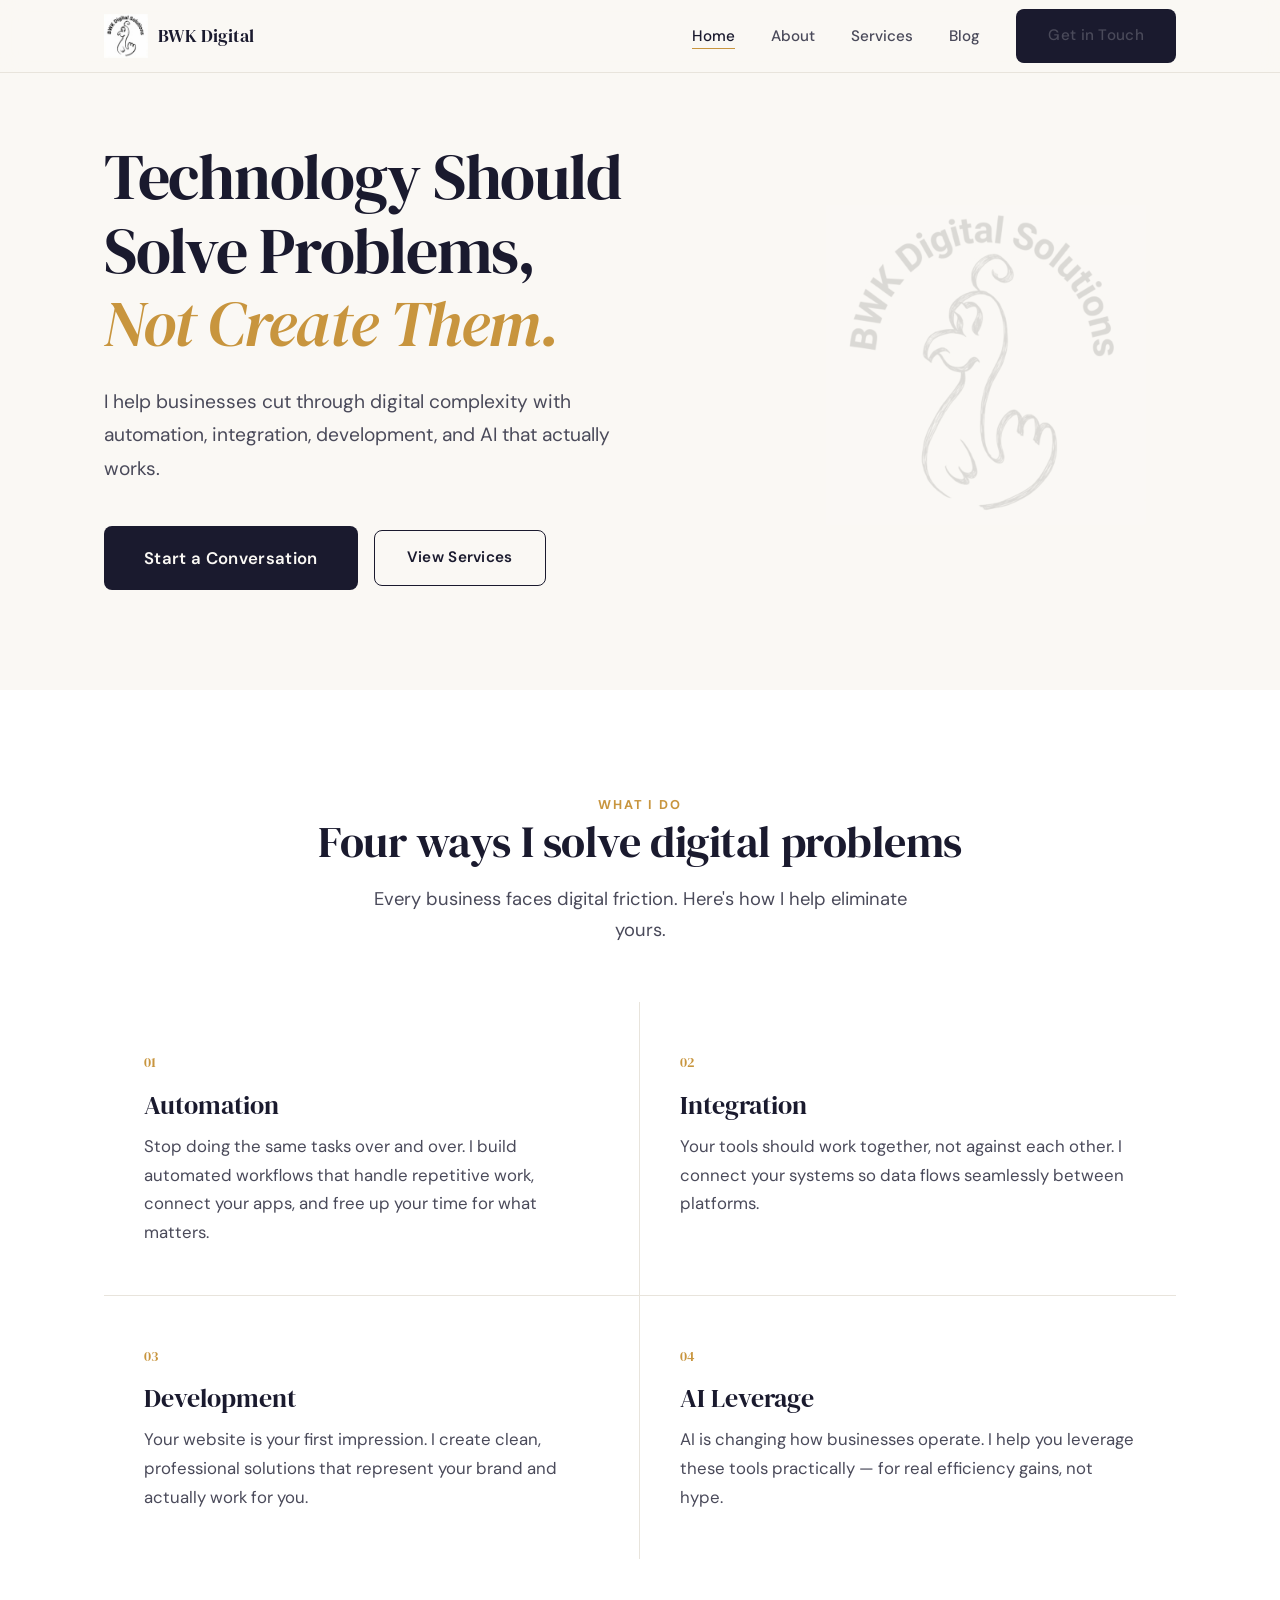
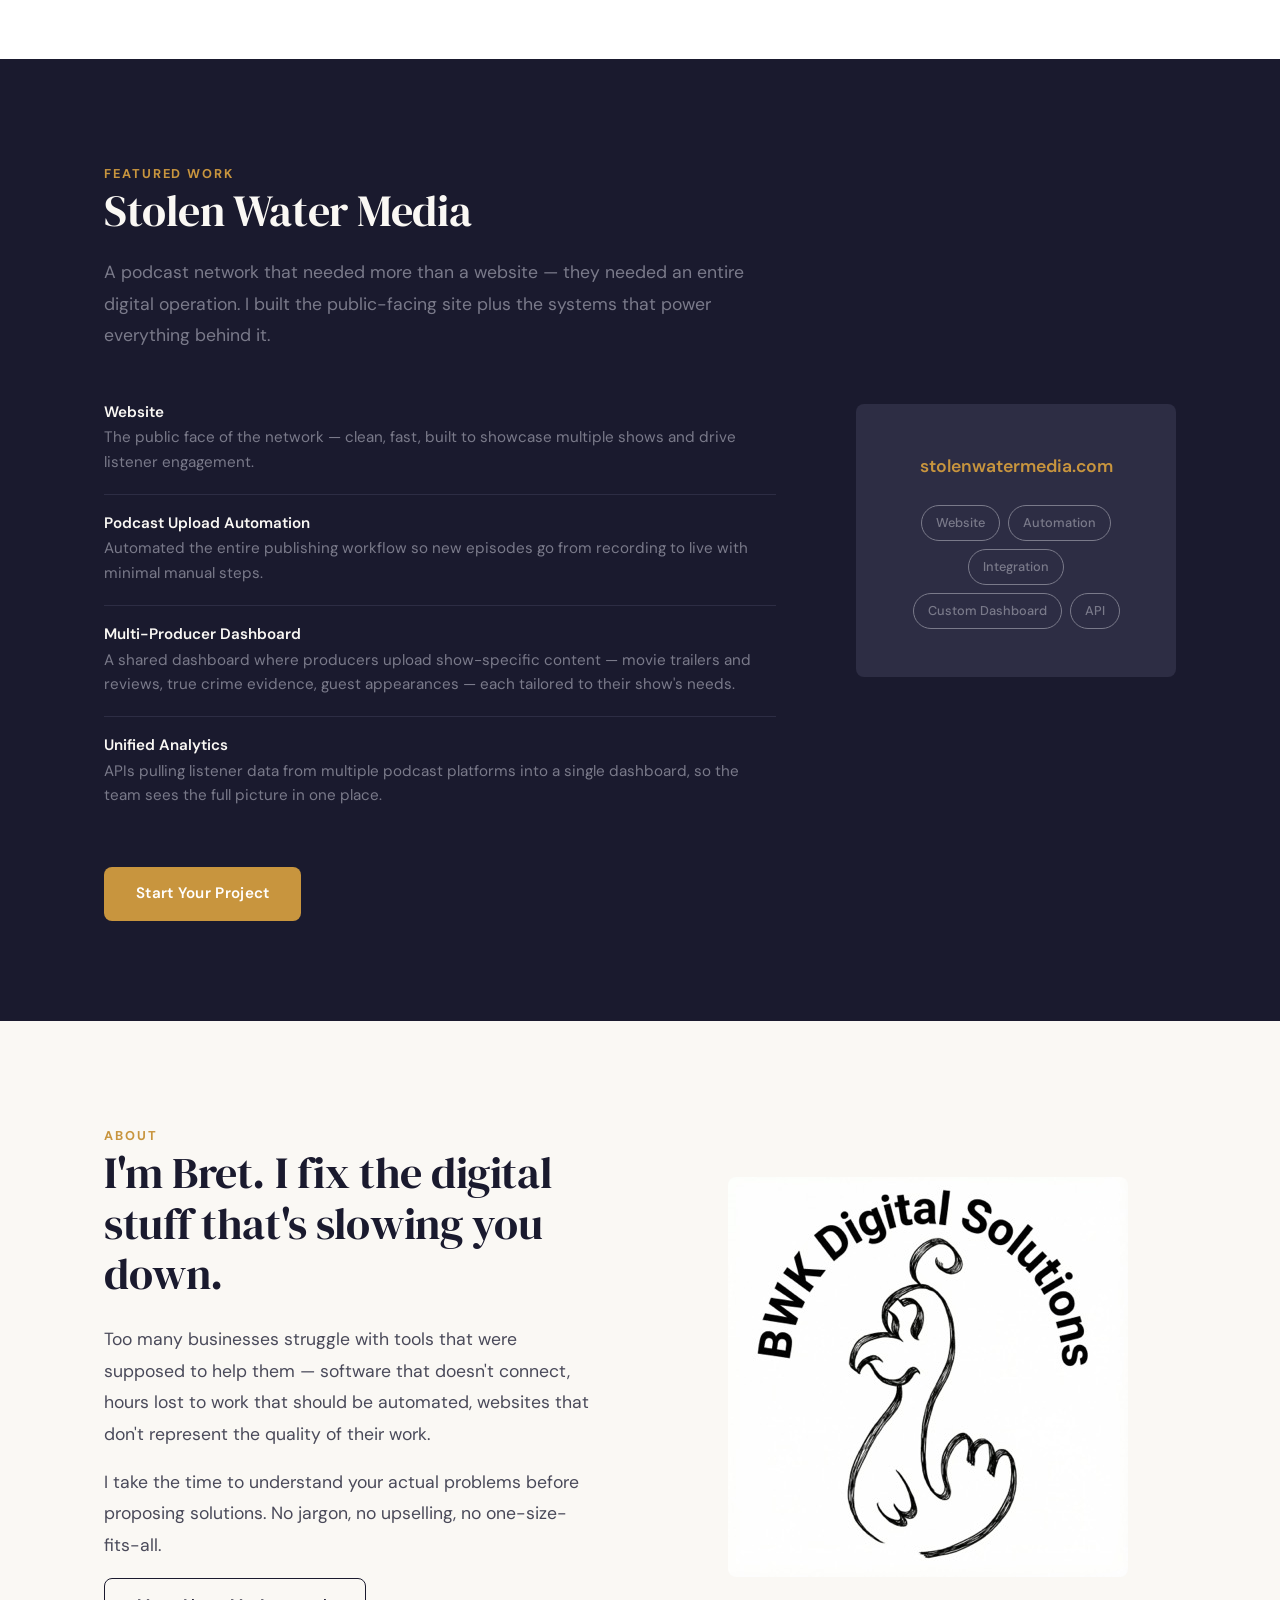
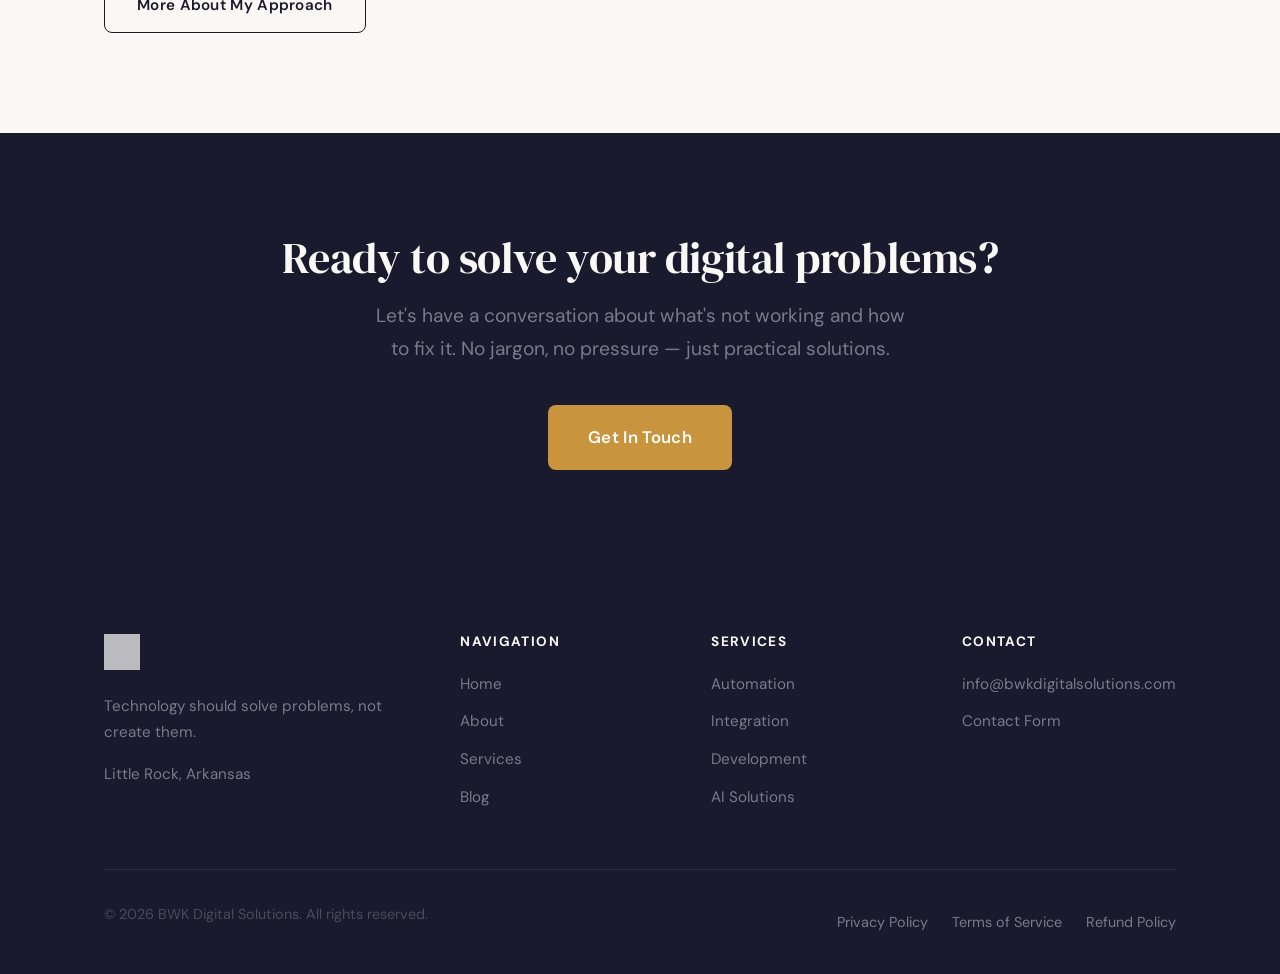
==== commit 5eae7e3e: "Fix all audit issues: P0 form, P1 perf/a11y, P2 cleanup, P3 polish P0: Fix contact form Formspree ID" ====
--- a/index.html
+++ b/index.html
@@ -21,10 +21,14 @@
     <meta name="twitter:title" content="BWK Digital Solutions | Technology Should Solve Problems, Not Create Them">
     <meta name="twitter:description" content="BWK Digital Solutions helps businesses solve digital problems through automation, integration, development, and AI.">
     <meta name="twitter:image" content="https://bwkdigitalsolutions.com/logo.jpg">
+    <link rel="icon" type="image/png" sizes="32x32" href="favicon-32x32.png">
+    <link rel="icon" type="image/png" sizes="16x16" href="favicon-16x16.png">
+    <link rel="apple-touch-icon" sizes="180x180" href="apple-touch-icon.png">
+    <meta name="theme-color" content="#1a1a2e">
     <link rel="preconnect" href="https://fonts.googleapis.com">
     <link rel="preconnect" href="https://fonts.gstatic.com" crossorigin>
     <link href="https://fonts.googleapis.com/css2?family=DM+Sans:wght@400;500;600;700&family=DM+Serif+Display&display=swap" rel="stylesheet">
-    <link rel="stylesheet" href="styles.css">
+    <link rel="stylesheet" href="styles.css?v=2">
     <script type="application/ld+json">
     {
         "@context": "https://schema.org",
@@ -101,10 +105,11 @@
     </script>
 </head>
 <body>
+    <a href="#main" class="skip-link">Skip to content</a>
     <nav class="navbar">
         <div class="container">
             <a href="index.html" class="logo">
-                <img src="logo.jpg" alt="BWK Digital Solutions" class="logo-img">
+                <img src="logo-sm.jpg" alt="BWK Digital Solutions" class="logo-img" width="44" height="44">
                 <span class="logo-text">BWK Digital</span>
             </a>
             <button class="mobile-menu-btn" aria-label="Toggle menu" onclick="toggleMenu()">
@@ -120,7 +125,7 @@
         </div>
     </nav>
 
-    <main>
+    <main id="main">
     <section class="hero">
         <div class="container">
             <div class="hero-content">
@@ -132,7 +137,7 @@
                 </div>
             </div>
             <div class="hero-graphic">
-                <img src="logo.jpg" alt="" class="hero-bird" aria-hidden="true">
+                <img src="logo-md.jpg" alt="" class="hero-bird" aria-hidden="true" width="320" height="320" loading="lazy">
             </div>
         </div>
     </section>
@@ -221,7 +226,7 @@
                     <a href="about.html" class="btn btn-secondary">More About My Approach</a>
                 </div>
                 <div class="about-image fade-up fade-up-delay-1">
-                    <img src="logo.jpg" alt="BWK Digital Solutions">
+                    <img src="logo-md.jpg" alt="BWK Digital Solutions" width="400" height="400" loading="lazy">
                 </div>
             </div>
         </div>
@@ -240,7 +245,7 @@
         <div class="container">
             <div class="footer-grid">
                 <div class="footer-brand">
-                    <img src="logo.jpg" alt="BWK Digital Solutions" class="logo-img">
+                    <img src="logo-sm.jpg" alt="BWK Digital Solutions" class="logo-img" width="36" height="36">
                     <p>Technology should solve problems, not create them.</p>
                     <p>Little Rock, Arkansas</p>
                 </div>
@@ -281,19 +286,26 @@
         </div>
     </footer>
     <script>
-    function toggleMenu() { document.getElementById('navLinks').classList.toggle('active'); }
-
-    // Scroll animations
-    const observer = new IntersectionObserver((entries) => {
-        entries.forEach(entry => {
-            if (entry.isIntersecting) {
-                entry.target.classList.add('visible');
-                observer.unobserve(entry.target);
-            }
+    function toggleMenu() {
+        document.getElementById('navLinks').classList.toggle('active');
+    }
+    document.addEventListener('keydown', function(e) {
+        if (e.key === 'Escape') document.getElementById('navLinks').classList.remove('active');
+    });
+    document.addEventListener('click', function(e) {
+        var nav = document.getElementById('navLinks');
+        var btn = document.querySelector('.mobile-menu-btn');
+        if (!nav.contains(e.target) && !btn.contains(e.target)) nav.classList.remove('active');
+    });
+    document.querySelectorAll('.nav-links a').forEach(function(link) {
+        link.addEventListener('click', function() { document.getElementById('navLinks').classList.remove('active'); });
+    });
+    var observer = new IntersectionObserver(function(entries) {
+        entries.forEach(function(entry) {
+            if (entry.isIntersecting) { entry.target.classList.add('visible'); observer.unobserve(entry.target); }
         });
     }, { threshold: 0.1, rootMargin: '0px 0px -40px 0px' });
-
-    document.querySelectorAll('.fade-up').forEach(el => observer.observe(el));
+    document.querySelectorAll('.fade-up').forEach(function(el) { observer.observe(el); });
     </script>
 </body>
 </html>
--- a/styles.css
+++ b/styles.css
@@ -16,7 +16,7 @@
     --shadow-lg: 0 12px 32px rgba(26, 26, 46, 0.1);
     --radius: 8px;
     --radius-sm: 4px;
-    --transition: all 0.3s cubic-bezier(0.4, 0, 0.2, 1);
+    --transition: color 0.3s cubic-bezier(0.4, 0, 0.2, 1), background-color 0.3s cubic-bezier(0.4, 0, 0.2, 1), transform 0.3s cubic-bezier(0.4, 0, 0.2, 1), box-shadow 0.3s cubic-bezier(0.4, 0, 0.2, 1), border-color 0.3s cubic-bezier(0.4, 0, 0.2, 1), opacity 0.3s cubic-bezier(0.4, 0, 0.2, 1);
 }
 
 /* ===== RESET & BASE ===== */
@@ -406,16 +406,11 @@
 /* ===== SERVICES PAGE ===== */
 .services-page { padding: 80px 0; }
 .service-detail {
-    display: grid;
-    grid-template-columns: 1fr 1fr;
-    gap: 80px;
-    align-items: start;
+    max-width: 720px;
     padding: 64px 0;
     border-bottom: 1px solid var(--border);
 }
 .service-detail:last-child { border-bottom: none; }
-.service-detail:nth-child(even) { direction: rtl; }
-.service-detail:nth-child(even) > * { direction: ltr; }
 .service-detail-content h3 {
     font-size: 1.85rem;
     margin-bottom: 1rem;
@@ -440,23 +435,6 @@
     background: var(--warm);
     border-radius: 50%;
     flex-shrink: 0;
-}
-.service-detail-visual {
-    display: flex;
-    align-items: center;
-    justify-content: center;
-    padding: 48px;
-    background: var(--white);
-    border-radius: var(--radius);
-    border: 1px solid var(--border);
-    min-height: 280px;
-}
-.service-detail-number {
-    font-family: 'DM Serif Display', serif;
-    font-size: 8rem;
-    color: var(--warm);
-    opacity: 0.15;
-    line-height: 1;
 }
 
 /* ===== ABOUT PAGE ===== */
@@ -719,9 +697,6 @@
     .about-image { order: -1; }
     .about-image img { max-width: 280px; }
     .contact-grid { grid-template-columns: 1fr; gap: 40px; }
-    .service-detail { grid-template-columns: 1fr; gap: 32px; }
-    .service-detail:nth-child(even) { direction: ltr; }
-    .service-detail-visual { display: none; }
     .footer-grid { grid-template-columns: 1fr 1fr; }
     .bird-story-grid { grid-template-columns: 1fr; gap: 40px; }
     .bird-story-visual { order: -1; }
@@ -760,3 +735,48 @@
     .contact-form { padding: 32px 24px; }
     .bird-story-visual img { width: 140px; }
 }
+
+/* ===== SKIP NAV ===== */
+.skip-link {
+    position: absolute;
+    top: -100%;
+    left: 16px;
+    padding: 12px 24px;
+    background: var(--ink);
+    color: var(--cream);
+    font-weight: 600;
+    font-size: 0.9rem;
+    border-radius: var(--radius);
+    z-index: 10000;
+    transition: top 0.2s;
+}
+.skip-link:focus {
+    top: 12px;
+}
+
+/* ===== REDUCED MOTION ===== */
+@media (prefers-reduced-motion: reduce) {
+    *, *::before, *::after {
+        animation-duration: 0.01ms !important;
+        animation-iteration-count: 1 !important;
+        transition-duration: 0.01ms !important;
+        scroll-behavior: auto !important;
+    }
+    .fade-up {
+        opacity: 1;
+        transform: none;
+    }
+    .hero-bird {
+        transition: none;
+    }
+}
+
+/* ===== INLINE STYLE REPLACEMENTS ===== */
+.about-approach-content {
+    grid-column: 1 / -1;
+    max-width: 640px;
+}
+.btn-mt { margin-top: 2rem; }
+.submit-full { width: 100%; }
+.email-link { color: var(--warm); }
+.coming-soon-link { color: var(--warm); font-weight: 600; }
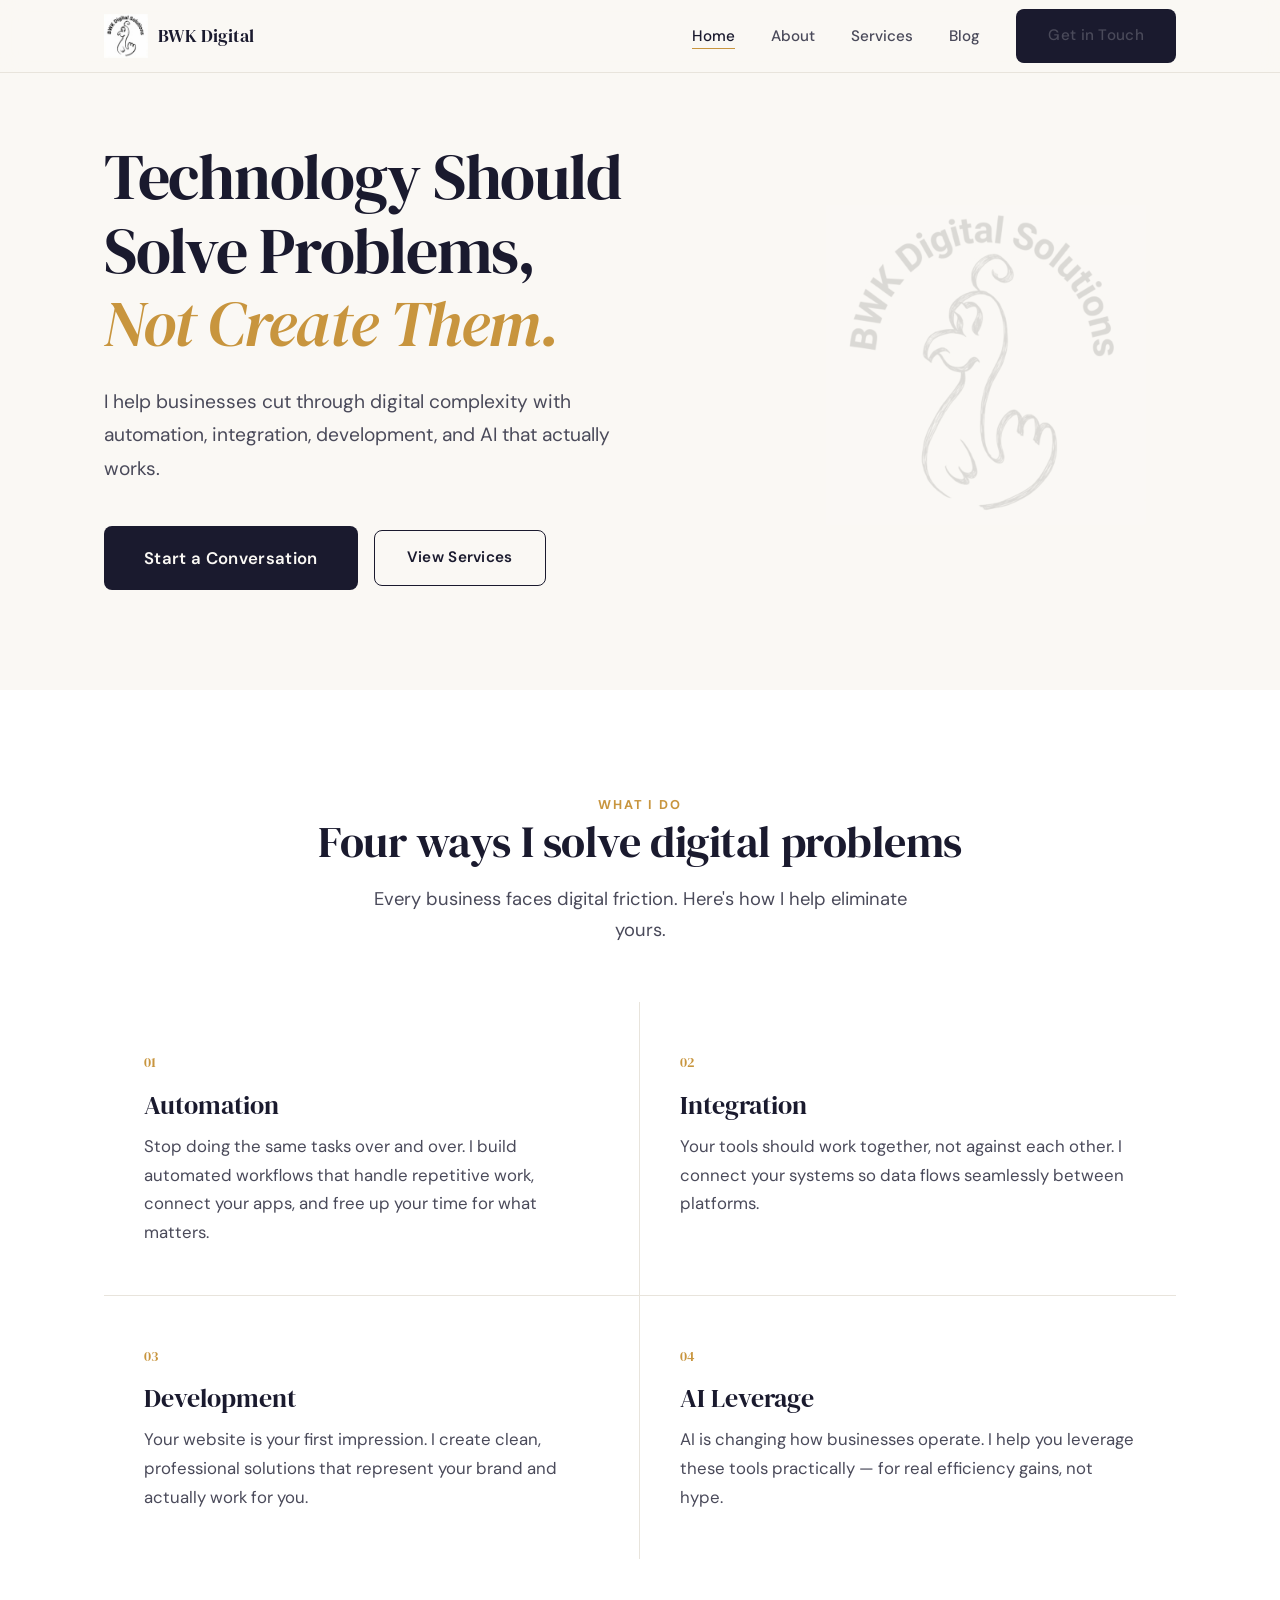
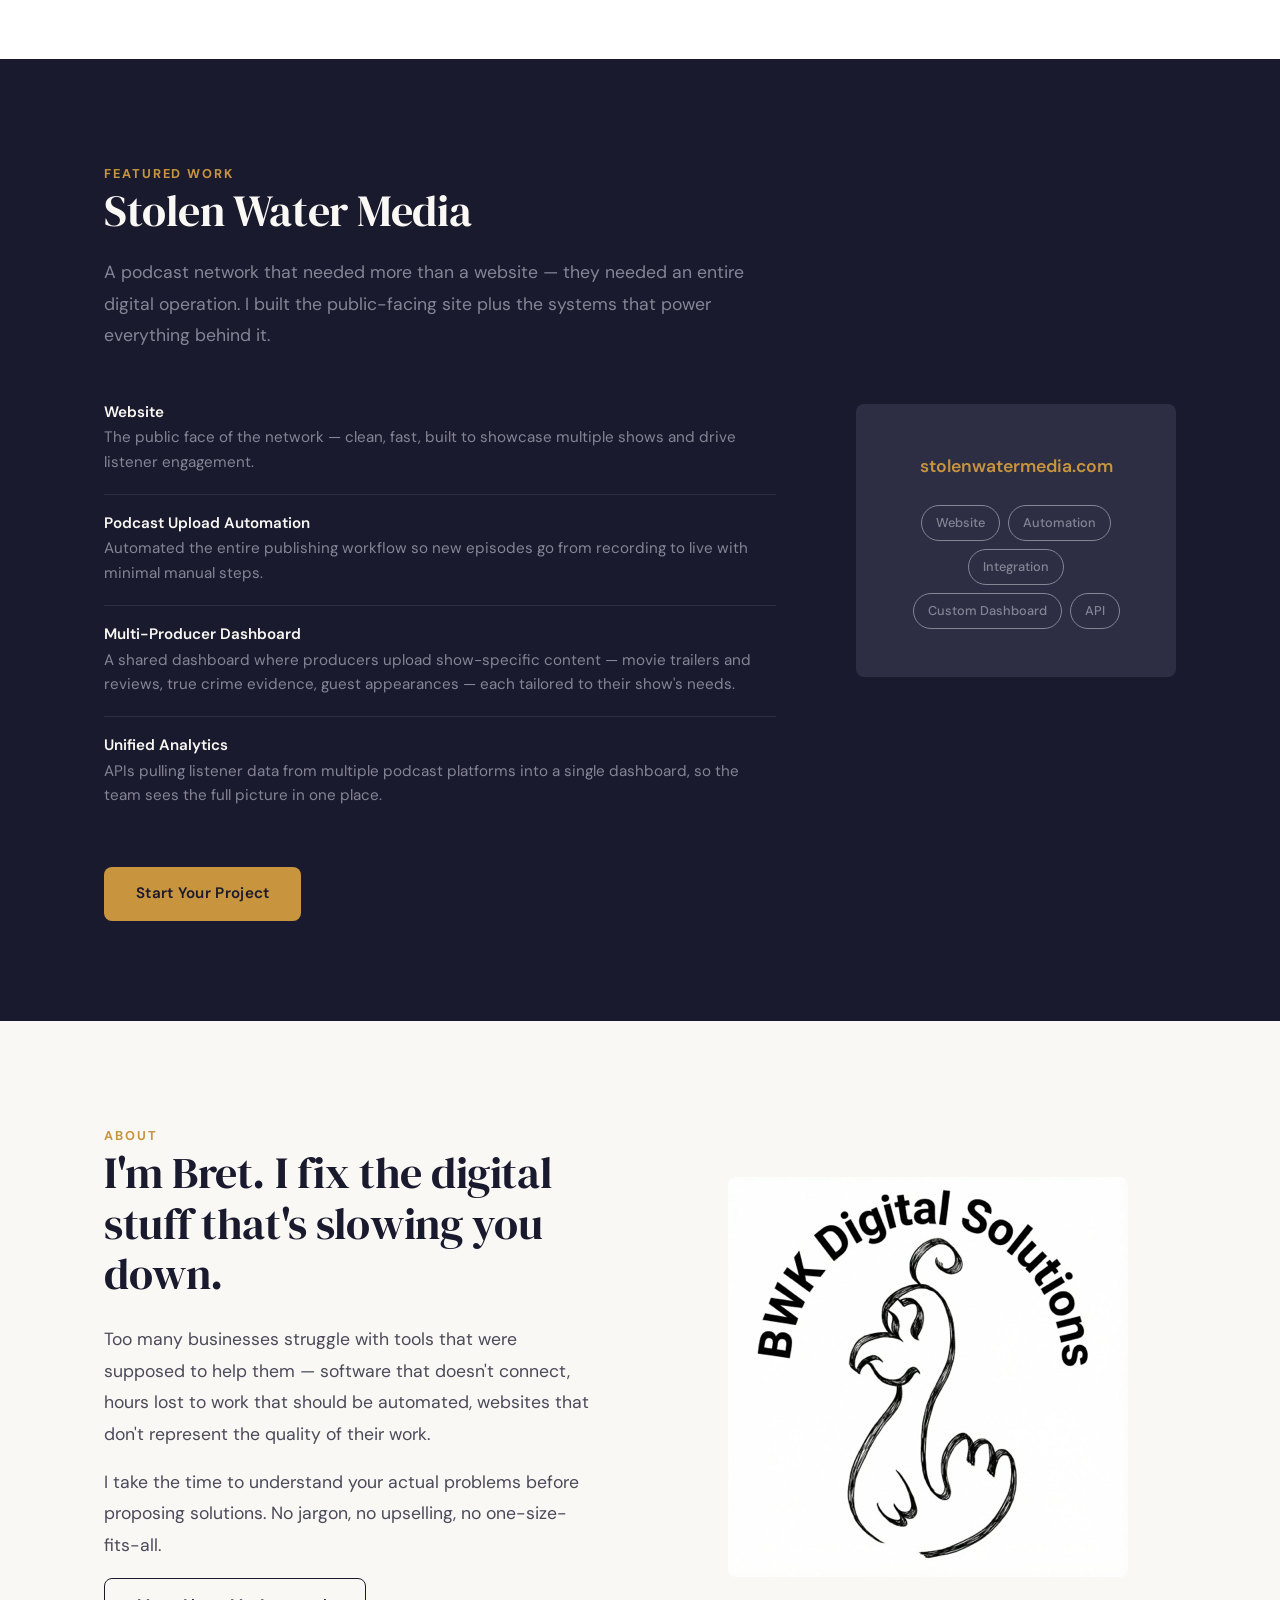
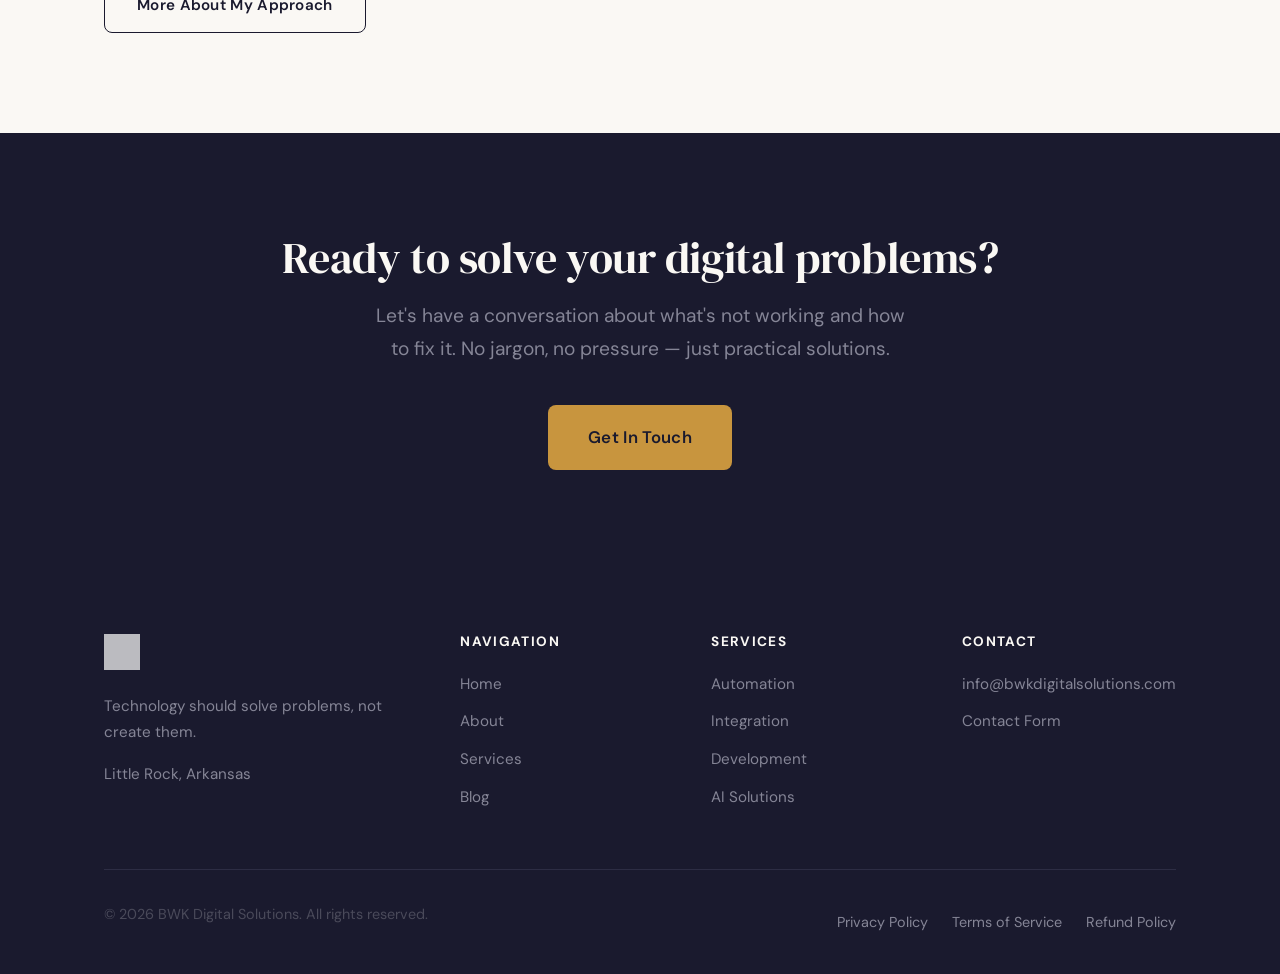
==== commit 63a10b3d: "Polish pass: contrast fixes, interaction states, transition cleanup - Darken --text-light (#7a7a8a→#" ====
--- a/index.html
+++ b/index.html
@@ -28,7 +28,7 @@
     <link rel="preconnect" href="https://fonts.googleapis.com">
     <link rel="preconnect" href="https://fonts.gstatic.com" crossorigin>
     <link href="https://fonts.googleapis.com/css2?family=DM+Sans:wght@400;500;600;700&family=DM+Serif+Display&display=swap" rel="stylesheet">
-    <link rel="stylesheet" href="styles.css?v=2">
+    <link rel="stylesheet" href="styles.css?v=3">
     <script type="application/ld+json">
     {
         "@context": "https://schema.org",
--- a/styles.css
+++ b/styles.css
@@ -8,7 +8,7 @@
     --cream: #faf8f4;
     --cream-dark: #f0ece4;
     --text: #4a4a5a;
-    --text-light: #7a7a8a;
+    --text-light: #858596;
     --white: #ffffff;
     --border: #e8e4dc;
     --shadow-sm: 0 1px 3px rgba(26, 26, 46, 0.06);
@@ -32,6 +32,11 @@
 }
 img { max-width: 100%; height: auto; }
 a { text-decoration: none; color: inherit; transition: var(--transition); }
+a:focus-visible {
+    outline: 2px solid var(--warm);
+    outline-offset: 2px;
+    border-radius: 2px;
+}
 ul { list-style: none; }
 .container { max-width: 1120px; margin: 0 auto; padding: 0 24px; }
 
@@ -91,10 +96,14 @@
 }
 .btn-primary:hover {
     background: var(--warm);
-    color: var(--white);
+    color: var(--ink);
     transform: translateY(-1px);
     box-shadow: var(--shadow);
 }
+.btn-primary:active {
+    transform: translateY(0);
+    box-shadow: none;
+}
 .btn-secondary {
     background: transparent;
     color: var(--ink);
@@ -103,6 +112,9 @@
 .btn-secondary:hover {
     background: var(--ink);
     color: var(--cream);
+}
+.btn-secondary:active {
+    transform: translateY(0);
 }
 .btn-large { padding: 18px 40px; font-size: 1.05rem; }
 
@@ -199,7 +211,7 @@
     height: auto;
     opacity: 0.12;
     filter: grayscale(100%);
-    transition: all 0.6s cubic-bezier(0.4, 0, 0.2, 1);
+    transition: opacity 0.6s cubic-bezier(0.4, 0, 0.2, 1), transform 0.6s cubic-bezier(0.4, 0, 0.2, 1);
 }
 .hero-graphic:hover .hero-bird {
     opacity: 0.2;
@@ -294,7 +306,7 @@
 }
 .cta-section .btn-primary {
     background: var(--warm);
-    color: var(--white);
+    color: var(--ink);
 }
 .cta-section .btn-primary:hover {
     background: var(--warm-dark);
@@ -627,7 +639,7 @@
 }
 .case-study .btn-primary {
     background: var(--warm);
-    color: var(--white);
+    color: var(--ink);
 }
 .case-study .btn-primary:hover {
     background: var(--warm-dark);
@@ -718,7 +730,7 @@
         gap: 24px;
         border-bottom: 1px solid var(--border);
         transform: translateY(-150%);
-        transition: var(--transition);
+        transition: transform 0.3s cubic-bezier(0.4, 0, 0.2, 1);
     }
     .nav-links.active { transform: translateY(0); }
     .mobile-menu-btn { display: flex; }
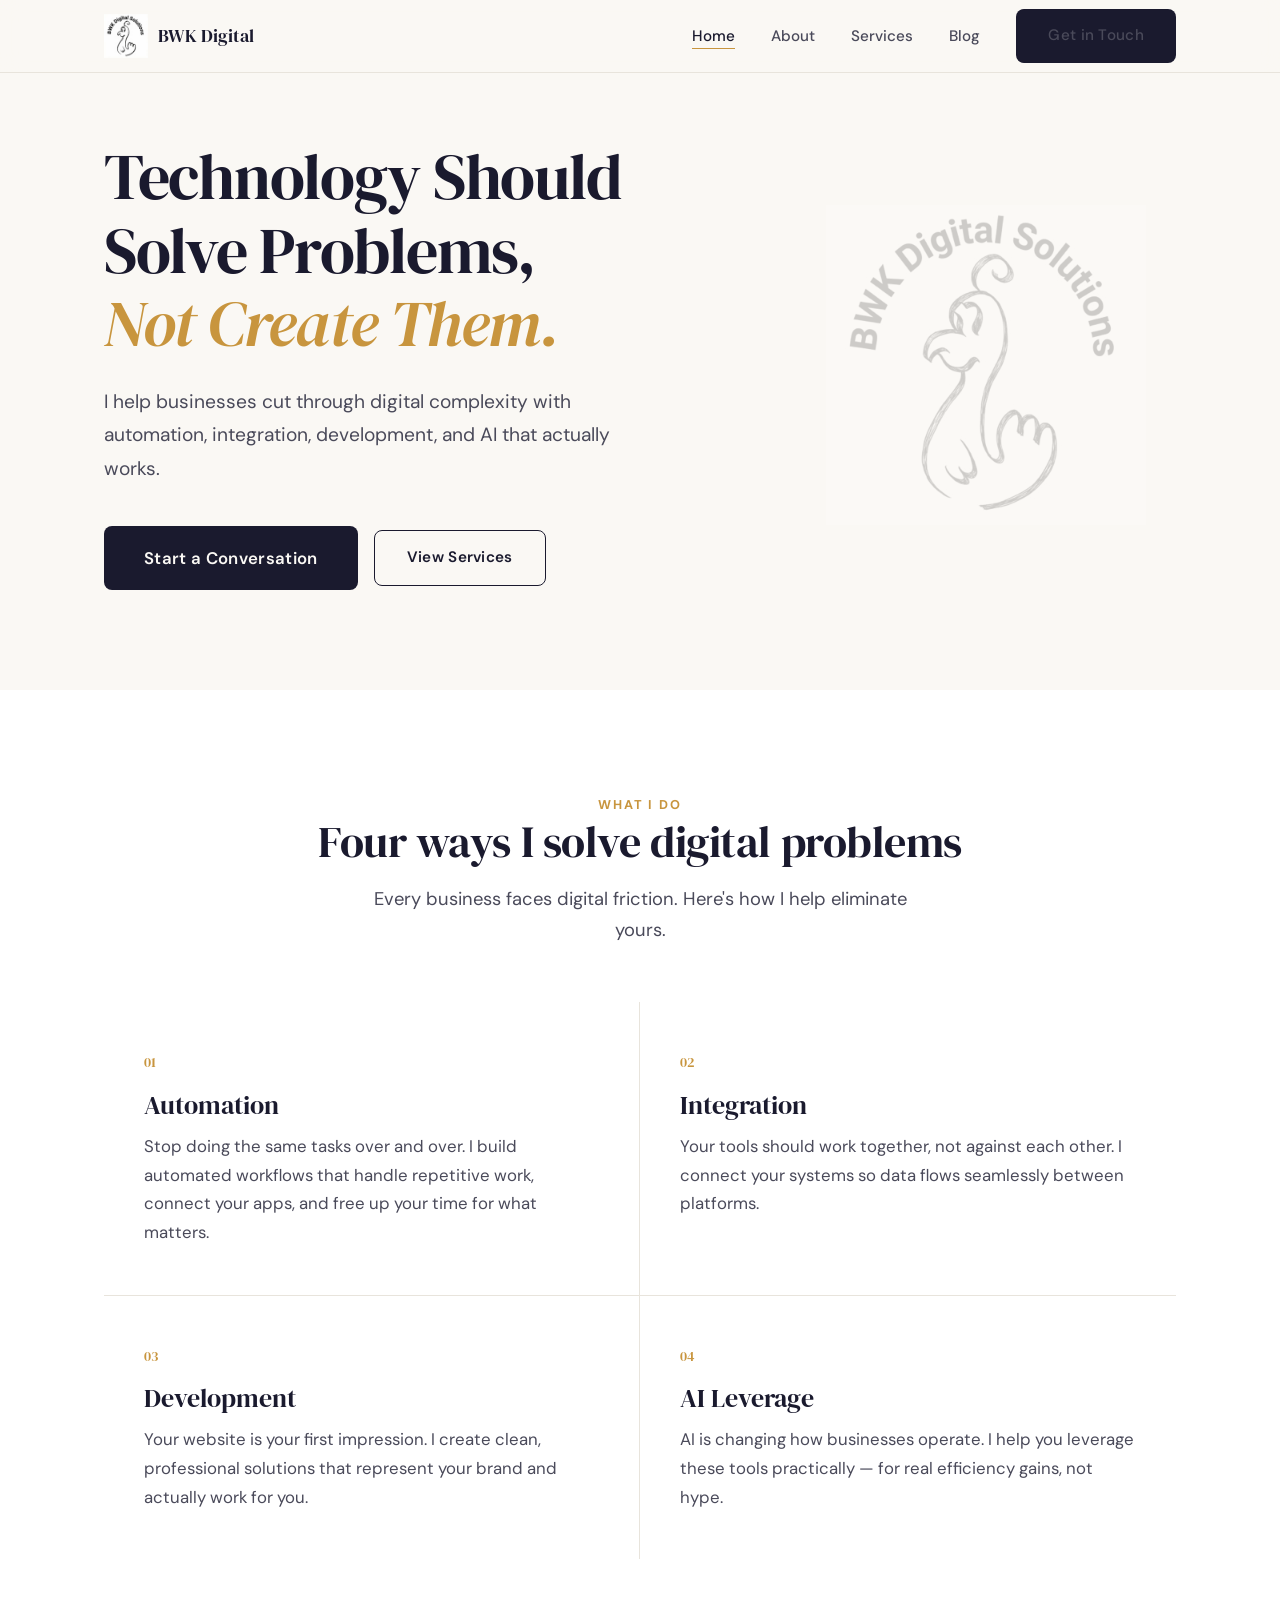
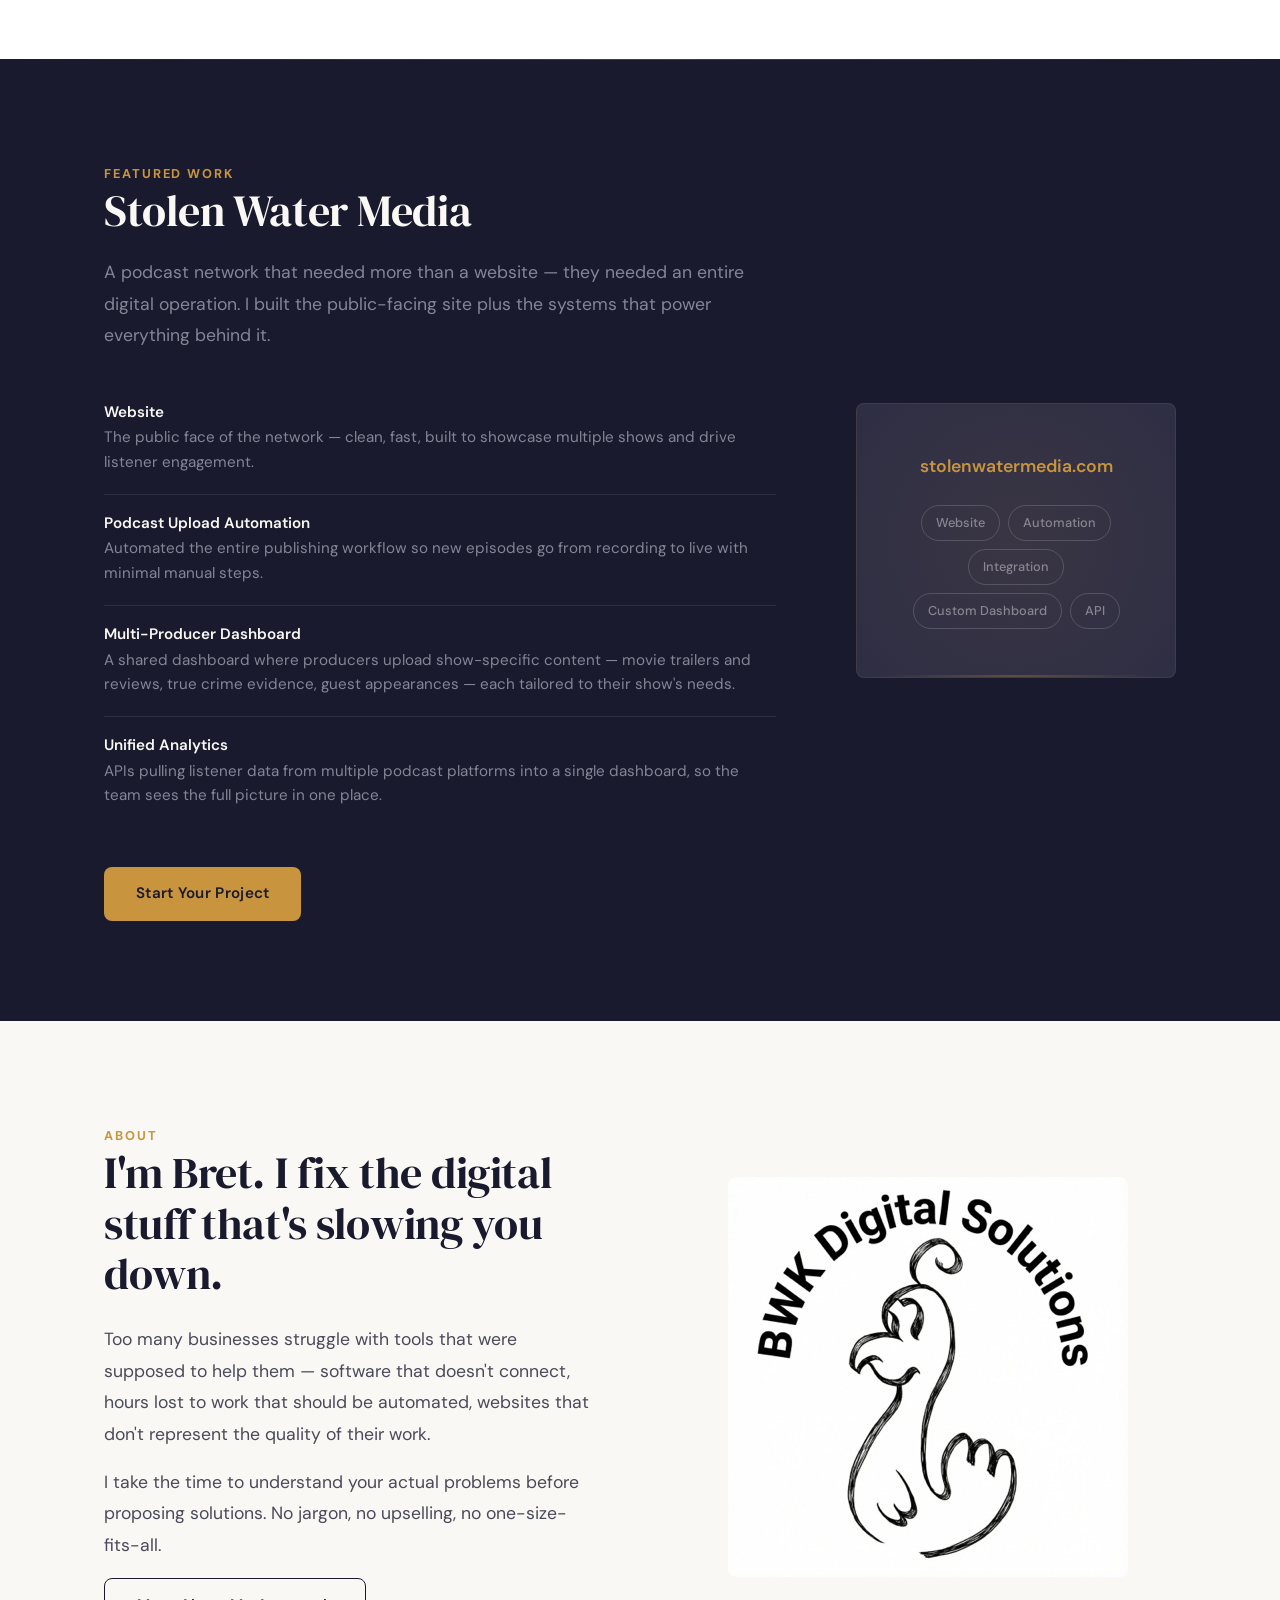
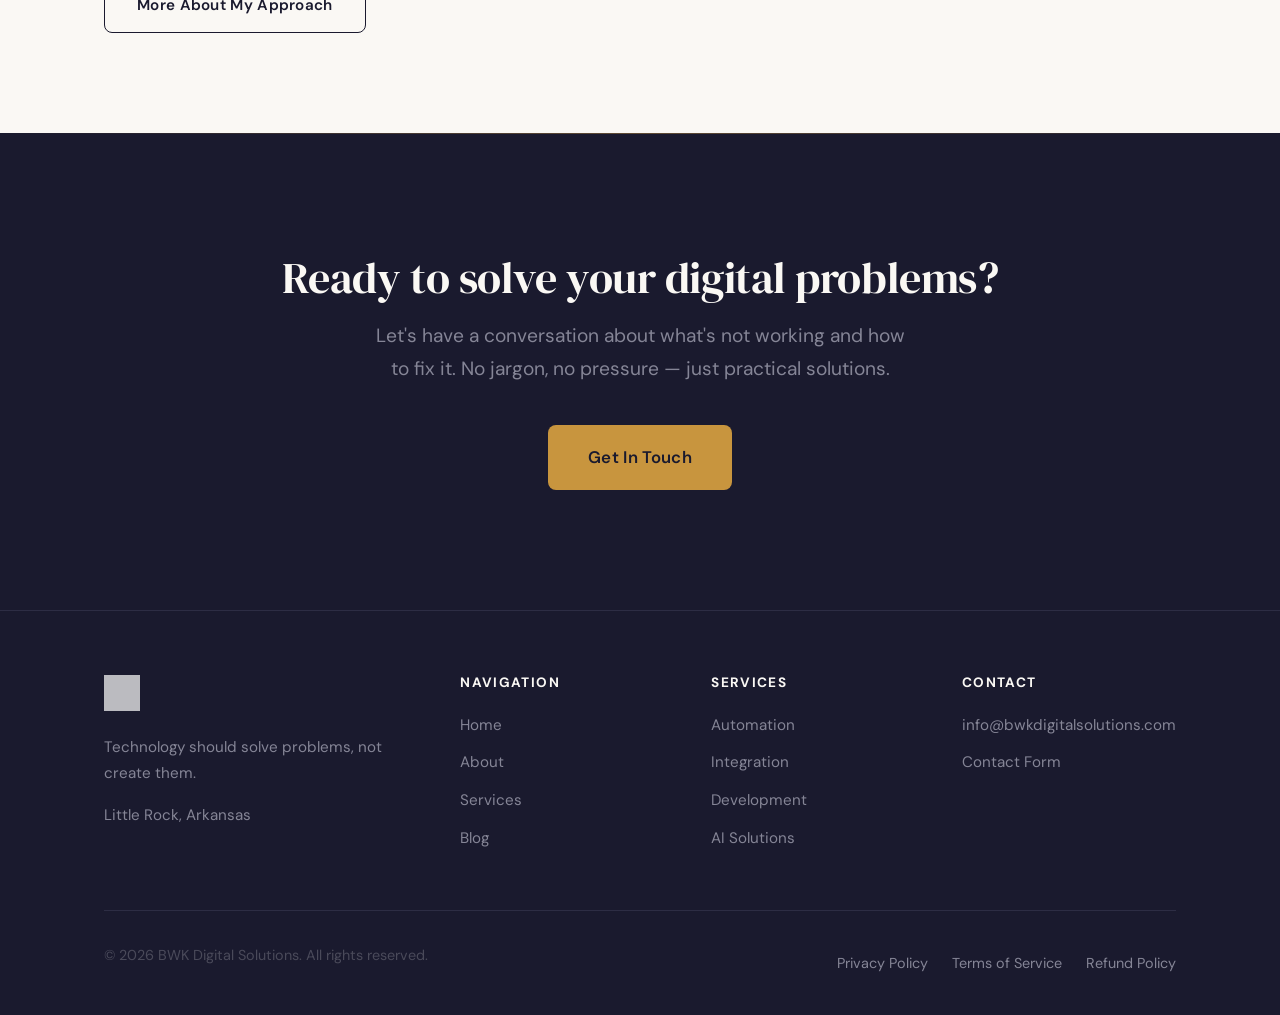
==== commit da62f518: "feat: enhance design with staggered hero entrance, navbar scroll state, and section polish Adds purp" ====
--- a/index.html
+++ b/index.html
@@ -28,7 +28,7 @@
     <link rel="preconnect" href="https://fonts.googleapis.com">
     <link rel="preconnect" href="https://fonts.gstatic.com" crossorigin>
     <link href="https://fonts.googleapis.com/css2?family=DM+Sans:wght@400;500;600;700&family=DM+Serif+Display&display=swap" rel="stylesheet">
-    <link rel="stylesheet" href="styles.css?v=3">
+    <link rel="stylesheet" href="styles.css?v=4">
     <script type="application/ld+json">
     {
         "@context": "https://schema.org",
@@ -129,9 +129,9 @@
     <section class="hero">
         <div class="container">
             <div class="hero-content">
-                <h1 class="fade-up">Technology Should<br>Solve Problems,<span class="accent-text">Not Create Them.</span></h1>
-                <p class="hero-description fade-up fade-up-delay-1">I help businesses cut through digital complexity with automation, integration, development, and AI that actually works.</p>
-                <div class="hero-cta fade-up fade-up-delay-2">
+                <h1>Technology Should<br>Solve Problems,<span class="accent-text">Not Create Them.</span></h1>
+                <p class="hero-description">I help businesses cut through digital complexity with automation, integration, development, and AI that actually works.</p>
+                <div class="hero-cta">
                     <a href="contact.html" class="btn btn-primary btn-large">Start a Conversation</a>
                     <a href="services.html" class="btn btn-secondary">View Services</a>
                 </div>
@@ -300,6 +300,11 @@
     document.querySelectorAll('.nav-links a').forEach(function(link) {
         link.addEventListener('click', function() { document.getElementById('navLinks').classList.remove('active'); });
     });
+    // Navbar scroll state
+    var navbar = document.querySelector('.navbar');
+    window.addEventListener('scroll', function() {
+        navbar.classList.toggle('scrolled', window.scrollY > 20);
+    }, { passive: true });
     var observer = new IntersectionObserver(function(entries) {
         entries.forEach(function(entry) {
             if (entry.isIntersecting) { entry.target.classList.add('visible'); observer.unobserve(entry.target); }
--- a/styles.css
+++ b/styles.css
@@ -158,6 +158,11 @@
     border-bottom: 1.5px solid var(--warm);
     padding-bottom: 2px;
 }
+/* Navbar scroll state */
+.navbar.scrolled {
+    background: rgba(250, 248, 244, 0.97);
+    box-shadow: 0 1px 8px rgba(26, 26, 46, 0.06);
+}
 .mobile-menu-btn {
     display: none;
     flex-direction: column;
@@ -180,6 +185,7 @@
     padding: 140px 0 100px;
     background: var(--cream);
     overflow: hidden;
+    position: relative;
 }
 .hero .container {
     display: grid;
@@ -192,6 +198,12 @@
     color: var(--warm);
     display: block;
     font-style: italic;
+}
+/* Staggered hero entrance */
+.hero-content h1 {
+    opacity: 0;
+    transform: translateY(32px);
+    animation: heroReveal 0.9s cubic-bezier(0.16, 1, 0.3, 1) 0.1s forwards;
 }
 .hero-description {
     font-size: 1.2rem;
@@ -199,8 +211,25 @@
     margin-bottom: 2.5rem;
     color: var(--text);
     max-width: 520px;
-}
-.hero-cta { display: flex; align-items: center; gap: 16px; flex-wrap: wrap; }
+    opacity: 0;
+    transform: translateY(24px);
+    animation: heroReveal 0.8s cubic-bezier(0.16, 1, 0.3, 1) 0.35s forwards;
+}
+.hero-cta {
+    display: flex;
+    align-items: center;
+    gap: 16px;
+    flex-wrap: wrap;
+    opacity: 0;
+    transform: translateY(20px);
+    animation: heroReveal 0.7s cubic-bezier(0.16, 1, 0.3, 1) 0.55s forwards;
+}
+@keyframes heroReveal {
+    to {
+        opacity: 1;
+        transform: translateY(0);
+    }
+}
 .hero-graphic {
     display: flex;
     align-items: center;
@@ -209,13 +238,24 @@
 .hero-bird {
     width: 320px;
     height: auto;
-    opacity: 0.12;
+    opacity: 0;
     filter: grayscale(100%);
+    animation: birdReveal 1.4s cubic-bezier(0.16, 1, 0.3, 1) 0.3s forwards;
     transition: opacity 0.6s cubic-bezier(0.4, 0, 0.2, 1), transform 0.6s cubic-bezier(0.4, 0, 0.2, 1);
 }
+@keyframes birdReveal {
+    from {
+        opacity: 0;
+        transform: scale(0.92) rotate(-4deg);
+    }
+    to {
+        opacity: 0.18;
+        transform: scale(1) rotate(0deg);
+    }
+}
 .hero-graphic:hover .hero-bird {
-    opacity: 0.2;
-    transform: scale(1.03);
+    opacity: 0.28;
+    transform: scale(1.04);
 }
 
 /* ===== SERVICES (Homepage) ===== */
@@ -240,7 +280,10 @@
     transition: height 0.4s cubic-bezier(0.4, 0, 0.2, 1);
 }
 .service-item:hover::before { height: 100%; }
-.service-item:hover { background: var(--warm-glow); }
+.service-item:hover {
+    background: var(--warm-glow);
+    padding-left: 48px;
+}
 .service-number {
     font-family: 'DM Serif Display', serif;
     font-size: 0.9rem;
@@ -289,9 +332,21 @@
 
 /* ===== CTA SECTION ===== */
 .cta-section {
-    padding: 100px 0;
+    padding: 120px 0;
     background: var(--ink);
     text-align: center;
+    position: relative;
+    overflow: hidden;
+}
+.cta-section::before {
+    content: '';
+    position: absolute;
+    top: 0;
+    left: 0;
+    right: 0;
+    height: 1px;
+    background: linear-gradient(90deg, transparent, var(--warm), transparent);
+    opacity: 0.4;
 }
 .cta-section h2 {
     color: var(--cream);
@@ -580,6 +635,17 @@
 .case-study {
     padding: 100px 0;
     background: var(--ink);
+    position: relative;
+}
+.case-study::before {
+    content: '';
+    position: absolute;
+    top: 0;
+    left: 0;
+    right: 0;
+    height: 1px;
+    background: linear-gradient(90deg, transparent, var(--warm), transparent);
+    opacity: 0.3;
 }
 .case-study-grid {
     display: grid;
@@ -614,6 +680,29 @@
     border-radius: var(--radius);
     padding: 48px;
     text-align: center;
+    position: relative;
+    overflow: hidden;
+    border: 1px solid rgba(200, 149, 62, 0.15);
+}
+.case-study-visual::before {
+    content: '';
+    position: absolute;
+    top: -60%;
+    left: -60%;
+    width: 220%;
+    height: 220%;
+    background: radial-gradient(circle at 50% 50%, rgba(200, 149, 62, 0.08) 0%, transparent 50%);
+    pointer-events: none;
+}
+.case-study-visual::after {
+    content: '';
+    position: absolute;
+    bottom: 0;
+    left: 24px;
+    right: 24px;
+    height: 2px;
+    background: linear-gradient(90deg, transparent, var(--warm), transparent);
+    opacity: 0.3;
 }
 .case-study-url {
     font-family: 'DM Sans', sans-serif;
@@ -631,11 +720,16 @@
 }
 .case-study-tag {
     padding: 6px 14px;
-    border: 1px solid var(--text-light);
+    border: 1px solid rgba(133, 133, 150, 0.4);
     border-radius: 20px;
     font-size: 0.8rem;
     font-weight: 500;
     color: var(--text-light);
+    transition: var(--transition);
+}
+.case-study-tag:hover {
+    border-color: var(--warm);
+    color: var(--warm);
 }
 .case-study .btn-primary {
     background: var(--warm);
@@ -650,6 +744,7 @@
     background: var(--ink);
     color: var(--text-light);
     padding: 64px 0 32px;
+    border-top: 1px solid var(--ink-light);
 }
 .footer-grid {
     display: grid;
@@ -778,7 +873,16 @@
         opacity: 1;
         transform: none;
     }
+    .hero-content h1,
+    .hero-description,
+    .hero-cta {
+        opacity: 1;
+        transform: none;
+        animation: none;
+    }
     .hero-bird {
+        opacity: 0.18;
+        animation: none;
         transition: none;
     }
 }
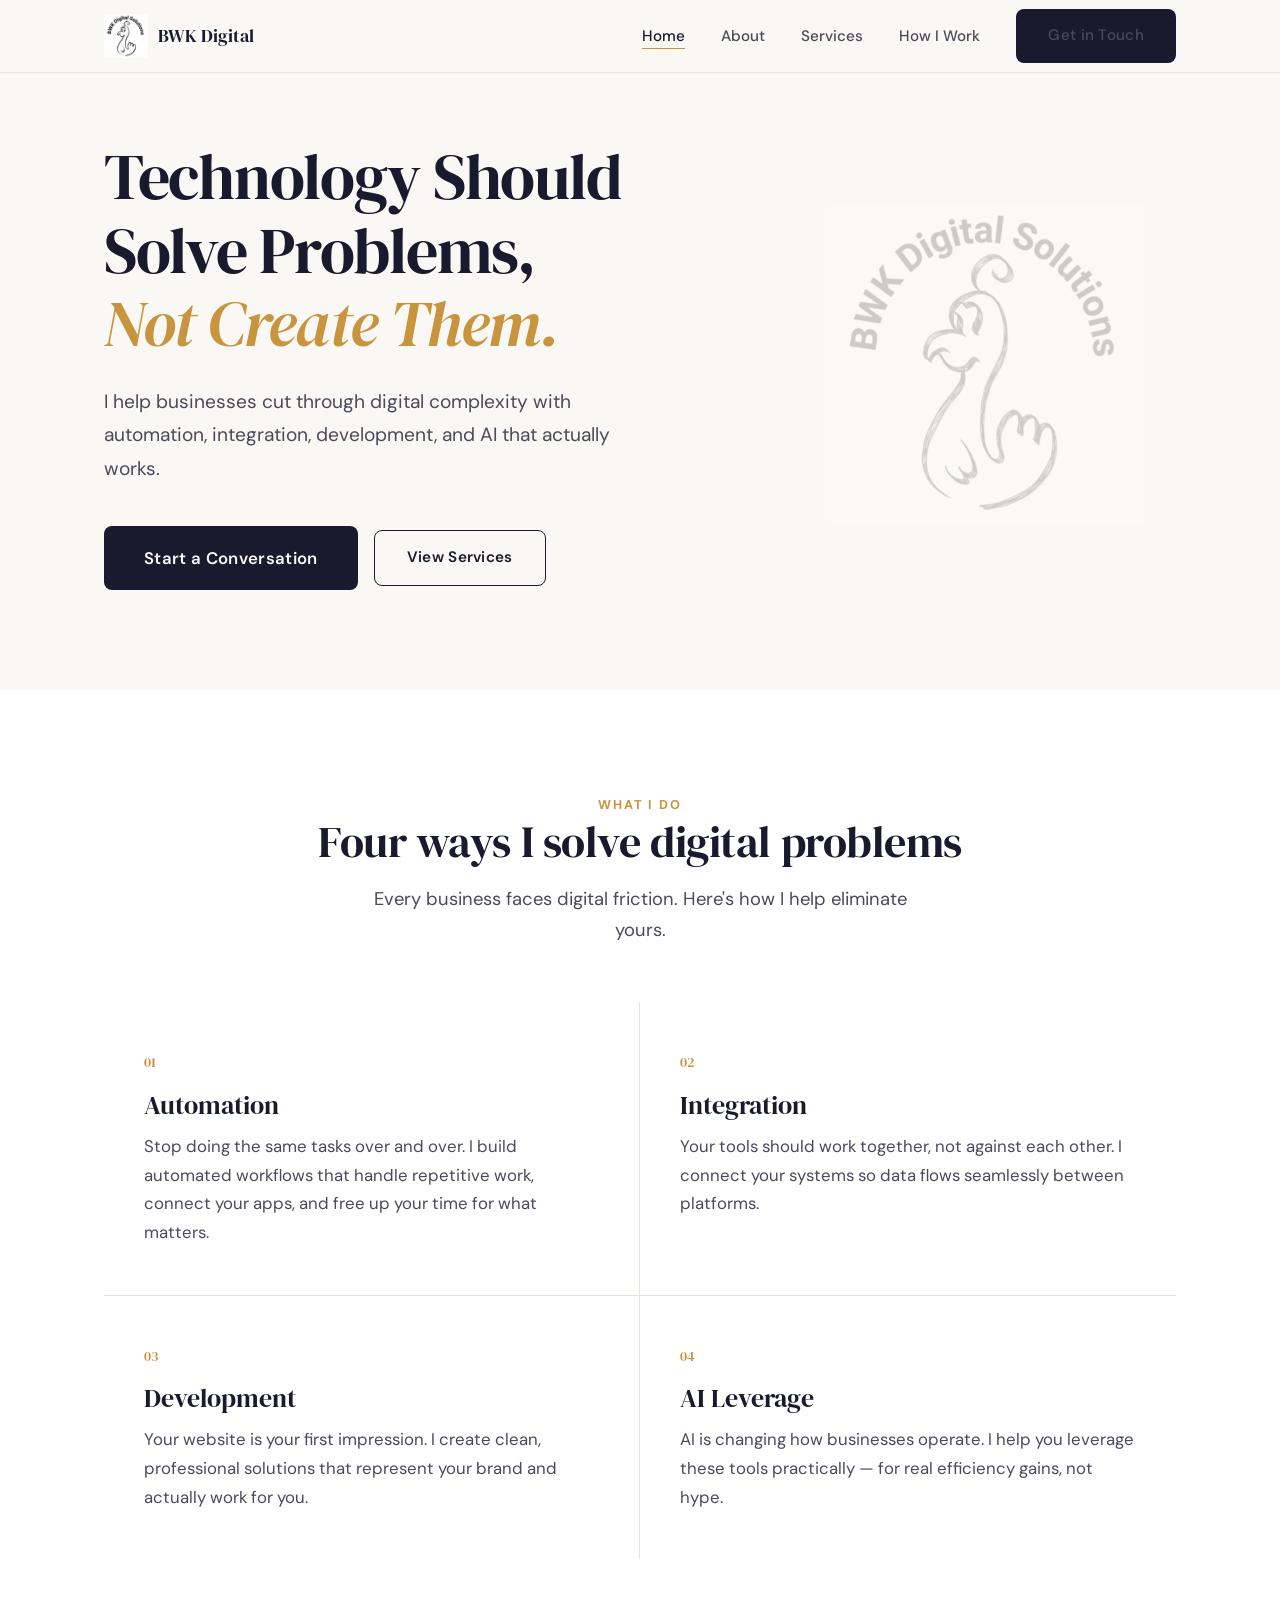
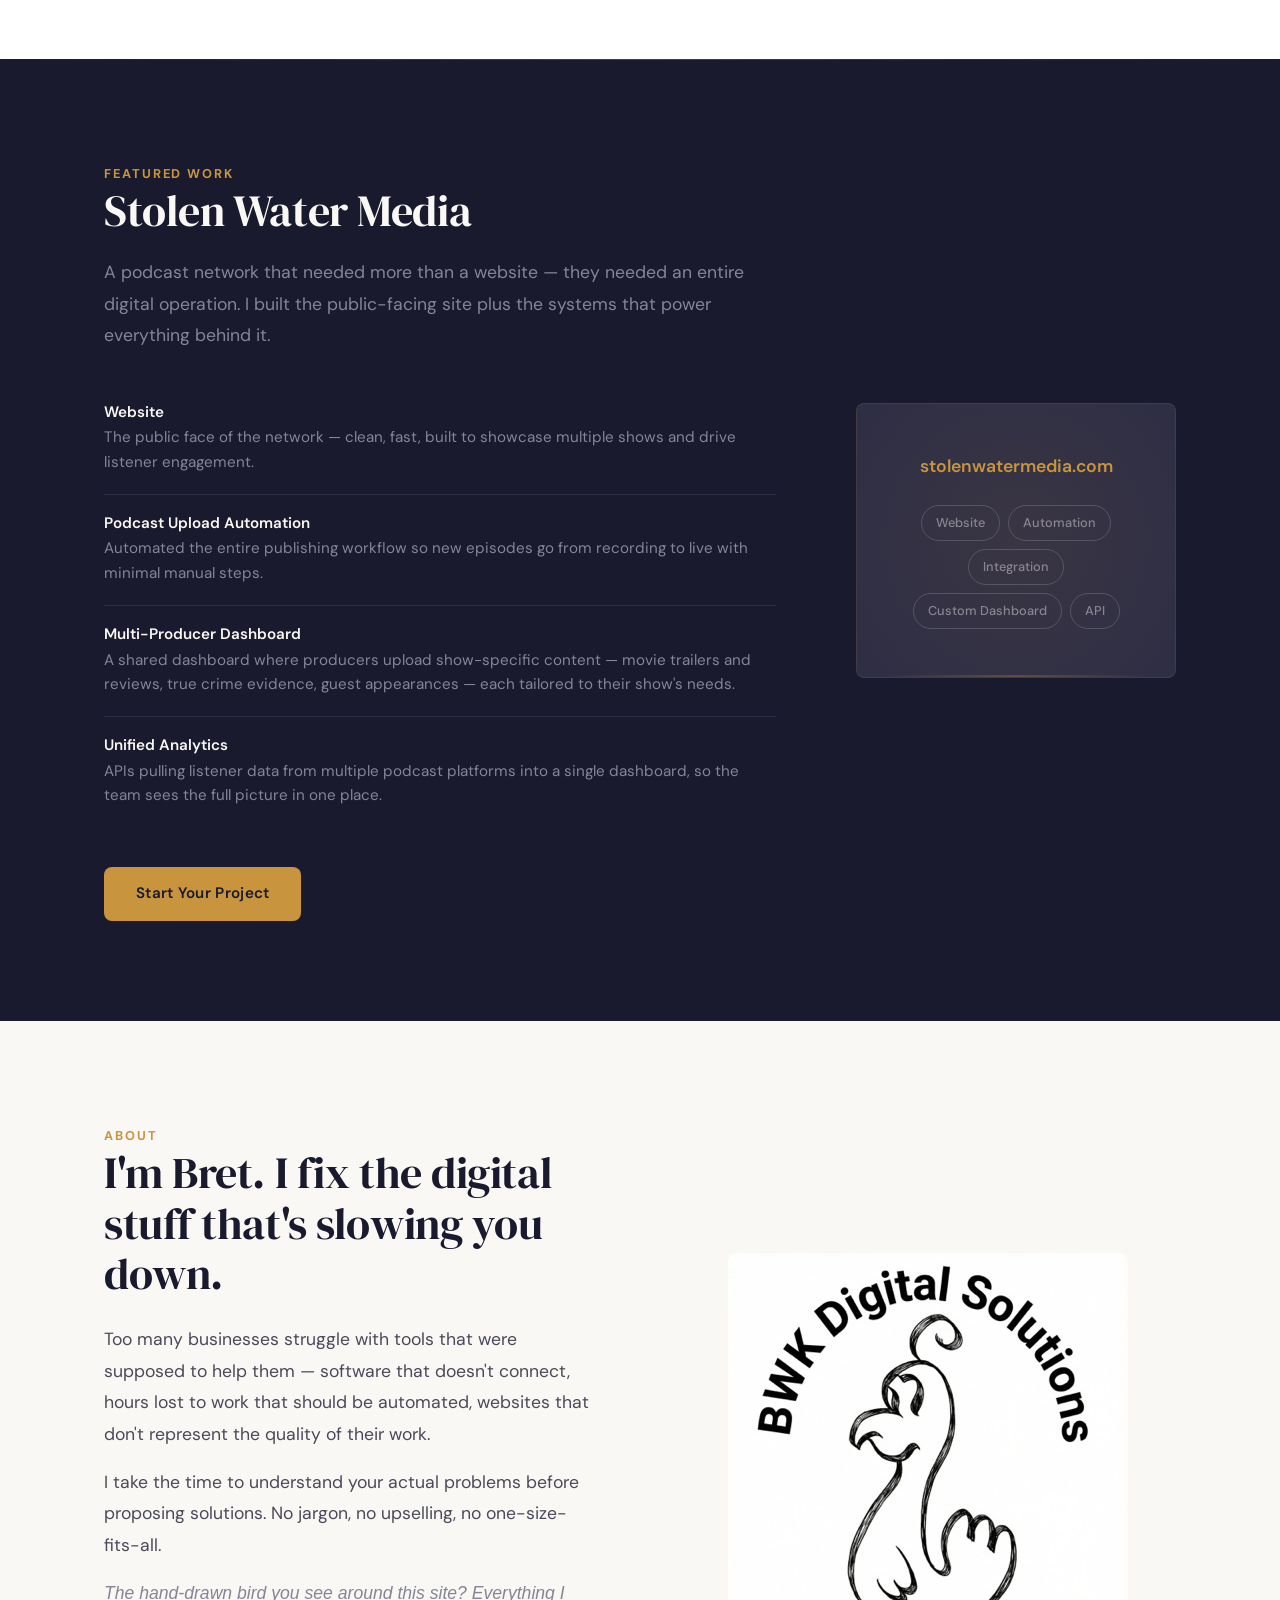
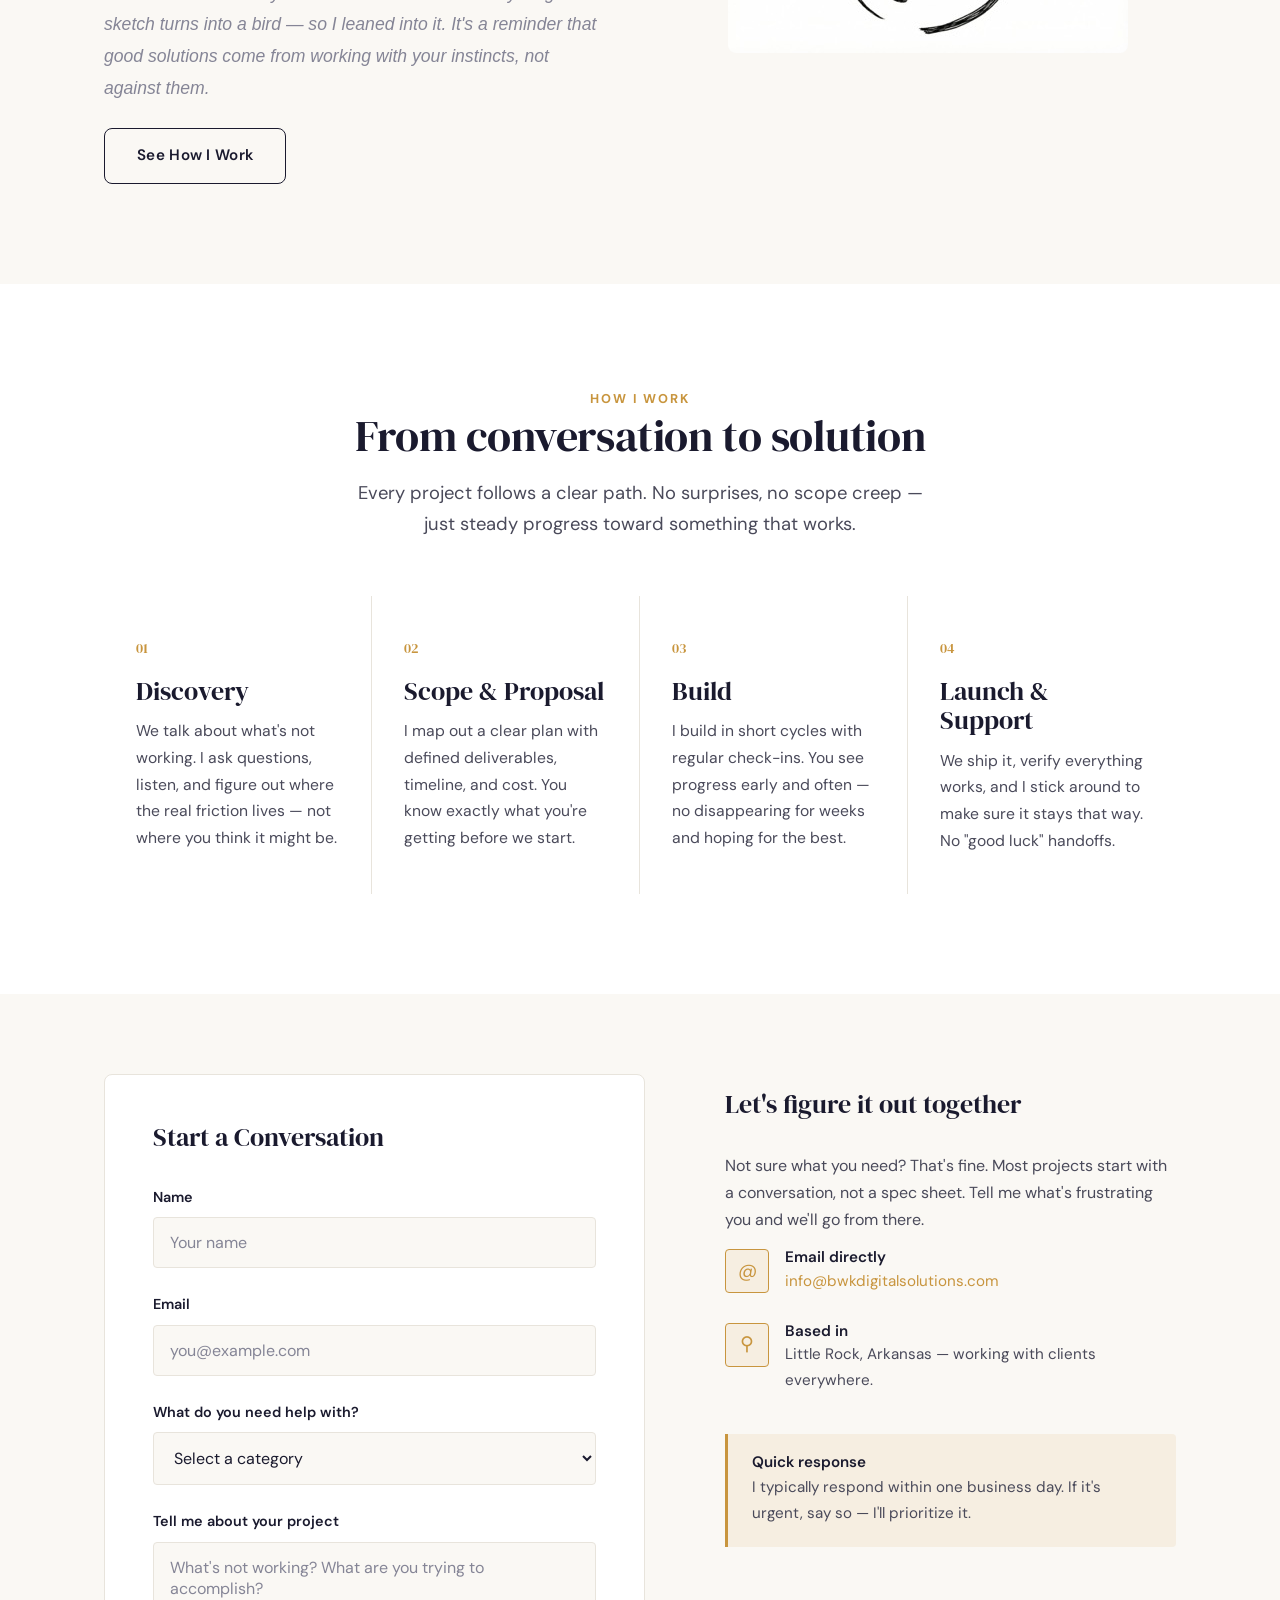
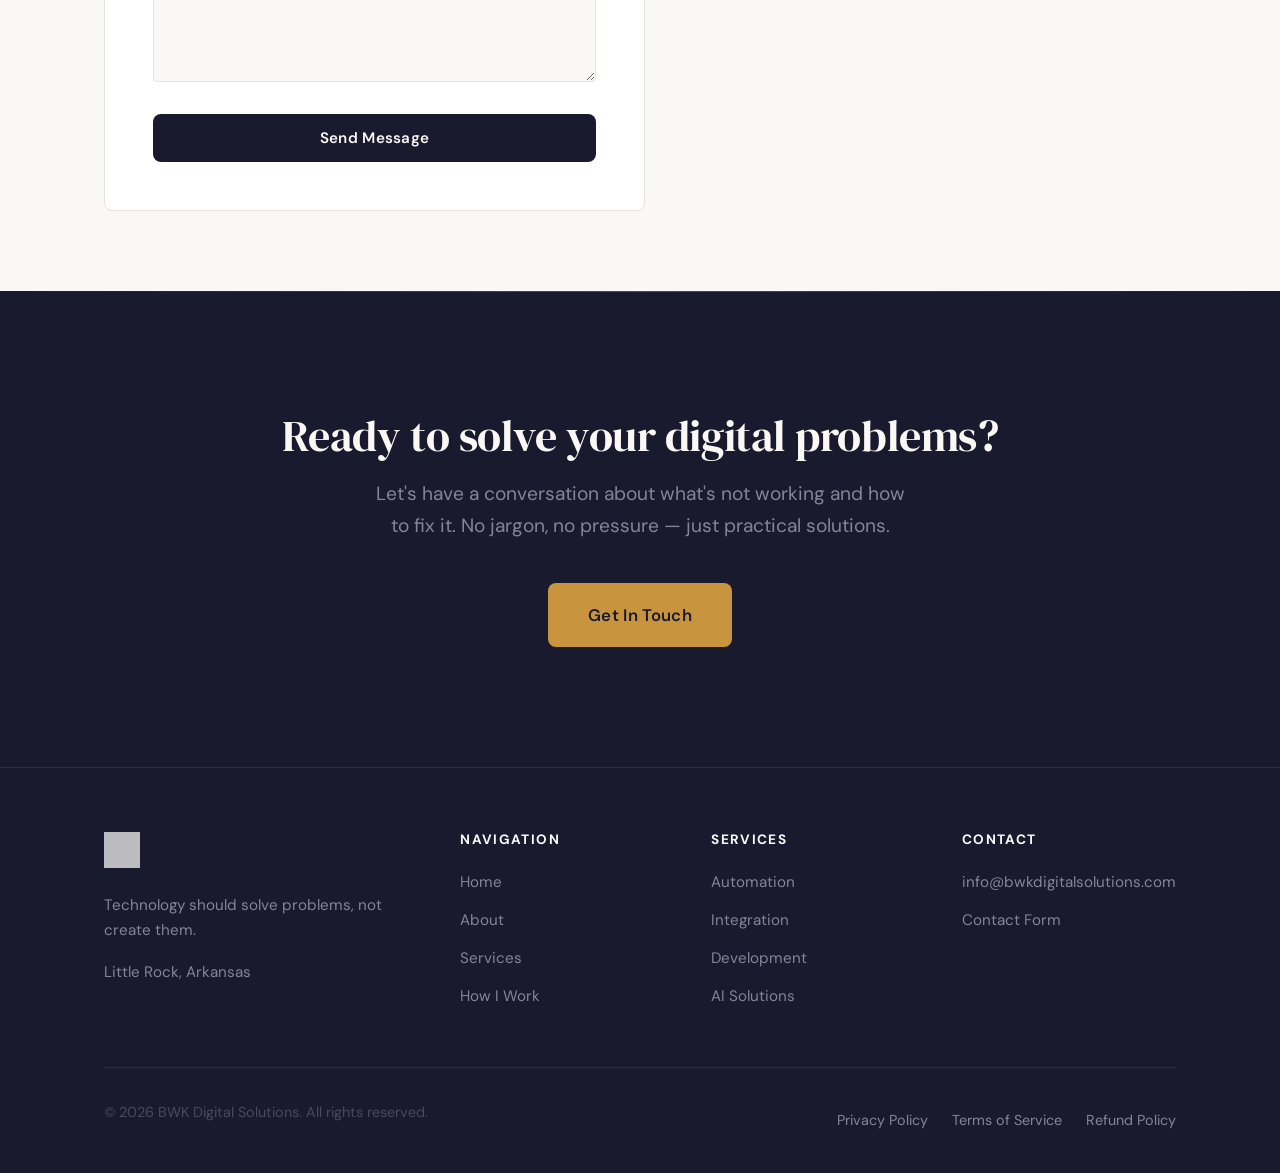
==== commit e458dffe: "feat: add contact form, process section, scroll nav, and bird origin story Convert all nav/footer/CT" ====
--- a/index.html
+++ b/index.html
@@ -28,7 +28,7 @@
     <link rel="preconnect" href="https://fonts.googleapis.com">
     <link rel="preconnect" href="https://fonts.gstatic.com" crossorigin>
     <link href="https://fonts.googleapis.com/css2?family=DM+Sans:wght@400;500;600;700&family=DM+Serif+Display&display=swap" rel="stylesheet">
-    <link rel="stylesheet" href="styles.css?v=4">
+    <link rel="stylesheet" href="styles.css?v=5">
     <script type="application/ld+json">
     {
         "@context": "https://schema.org",
@@ -116,11 +116,11 @@
                 <span></span><span></span><span></span>
             </button>
             <ul class="nav-links" id="navLinks">
-                <li><a href="index.html" class="active">Home</a></li>
-                <li><a href="about.html">About</a></li>
-                <li><a href="services.html">Services</a></li>
-                <li><a href="blog.html">Blog</a></li>
-                <li><a href="contact.html" class="btn btn-primary">Get in Touch</a></li>
+                <li><a href="#main" class="active">Home</a></li>
+                <li><a href="#about">About</a></li>
+                <li><a href="#services">Services</a></li>
+                <li><a href="#process">How I Work</a></li>
+                <li><a href="#contact" class="btn btn-primary">Get in Touch</a></li>
             </ul>
         </div>
     </nav>
@@ -132,8 +132,8 @@
                 <h1>Technology Should<br>Solve Problems,<span class="accent-text">Not Create Them.</span></h1>
                 <p class="hero-description">I help businesses cut through digital complexity with automation, integration, development, and AI that actually works.</p>
                 <div class="hero-cta">
-                    <a href="contact.html" class="btn btn-primary btn-large">Start a Conversation</a>
-                    <a href="services.html" class="btn btn-secondary">View Services</a>
+                    <a href="#contact" class="btn btn-primary btn-large">Start a Conversation</a>
+                    <a href="#services" class="btn btn-secondary">View Services</a>
                 </div>
             </div>
             <div class="hero-graphic">
@@ -199,7 +199,7 @@
                             <p>APIs pulling listener data from multiple podcast platforms into a single dashboard, so the team sees the full picture in one place.</p>
                         </div>
                     </div>
-                    <a href="contact.html" class="btn btn-primary">Start Your Project</a>
+                    <a href="#contact" class="btn btn-primary">Start Your Project</a>
                 </div>
                 <div class="case-study-visual fade-up fade-up-delay-1">
                     <span class="case-study-url">stolenwatermedia.com</span>
@@ -215,7 +215,7 @@
         </div>
     </section>
 
-    <section class="about-section">
+    <section class="about-section" id="about">
         <div class="container">
             <div class="about-grid">
                 <div class="about-content fade-up">
@@ -223,10 +223,102 @@
                     <h2>I'm Bret. I fix the digital stuff that's slowing you down.</h2>
                     <p>Too many businesses struggle with tools that were supposed to help them — software that doesn't connect, hours lost to work that should be automated, websites that don't represent the quality of their work.</p>
                     <p>I take the time to understand your actual problems before proposing solutions. No jargon, no upselling, no one-size-fits-all.</p>
-                    <a href="about.html" class="btn btn-secondary">More About My Approach</a>
+                    <p class="bird-story-line">The hand-drawn bird you see around this site? Everything I sketch turns into a bird — so I leaned into it. It's a reminder that good solutions come from working with your instincts, not against them.</p>
+                    <a href="#process" class="btn btn-secondary">See How I Work</a>
                 </div>
                 <div class="about-image fade-up fade-up-delay-1">
                     <img src="logo-md.jpg" alt="BWK Digital Solutions" width="400" height="400" loading="lazy">
+                </div>
+            </div>
+        </div>
+    </section>
+
+    <section class="process-section" id="process">
+        <div class="container">
+            <div class="section-header-center fade-up">
+                <span class="section-label">How I Work</span>
+                <h2 class="section-title">From conversation to solution</h2>
+                <p class="section-subtitle">Every project follows a clear path. No surprises, no scope creep — just steady progress toward something that works.</p>
+            </div>
+            <div class="process-steps">
+                <div class="process-step fade-up">
+                    <span class="process-number">01</span>
+                    <h3>Discovery</h3>
+                    <p>We talk about what's not working. I ask questions, listen, and figure out where the real friction lives — not where you think it might be.</p>
+                </div>
+                <div class="process-step fade-up fade-up-delay-1">
+                    <span class="process-number">02</span>
+                    <h3>Scope & Proposal</h3>
+                    <p>I map out a clear plan with defined deliverables, timeline, and cost. You know exactly what you're getting before we start.</p>
+                </div>
+                <div class="process-step fade-up fade-up-delay-2">
+                    <span class="process-number">03</span>
+                    <h3>Build</h3>
+                    <p>I build in short cycles with regular check-ins. You see progress early and often — no disappearing for weeks and hoping for the best.</p>
+                </div>
+                <div class="process-step fade-up fade-up-delay-3">
+                    <span class="process-number">04</span>
+                    <h3>Launch & Support</h3>
+                    <p>We ship it, verify everything works, and I stick around to make sure it stays that way. No "good luck" handoffs.</p>
+                </div>
+            </div>
+        </div>
+    </section>
+
+    <section class="contact-section" id="contact">
+        <div class="container">
+            <div class="contact-grid">
+                <div class="contact-form fade-up">
+                    <h3>Start a Conversation</h3>
+                    <!-- Replace YOUR_FORM_ID with your Formspree form ID after registering at formspree.io -->
+                    <form action="https://formspree.io/f/mqewbbrl" method="POST">
+                        <div class="form-group">
+                            <label for="name">Name</label>
+                            <input type="text" id="name" name="name" placeholder="Your name" required>
+                        </div>
+                        <div class="form-group">
+                            <label for="email">Email</label>
+                            <input type="email" id="email" name="email" placeholder="you@example.com" required>
+                        </div>
+                        <div class="form-group">
+                            <label for="project-type">What do you need help with?</label>
+                            <select id="project-type" name="project-type">
+                                <option value="" disabled selected>Select a category</option>
+                                <option value="automation">Automation</option>
+                                <option value="integration">Integration</option>
+                                <option value="development">Web Development</option>
+                                <option value="ai">AI Leverage</option>
+                                <option value="other">Something Else</option>
+                            </select>
+                        </div>
+                        <div class="form-group">
+                            <label for="message">Tell me about your project</label>
+                            <textarea id="message" name="message" placeholder="What's not working? What are you trying to accomplish?" required></textarea>
+                        </div>
+                        <button type="submit" class="btn btn-primary submit-full">Send Message</button>
+                    </form>
+                </div>
+                <div class="contact-info fade-up fade-up-delay-1">
+                    <h3>Let's figure it out together</h3>
+                    <p>Not sure what you need? That's fine. Most projects start with a conversation, not a spec sheet. Tell me what's frustrating you and we'll go from there.</p>
+                    <div class="info-item">
+                        <div class="info-icon">@</div>
+                        <div class="info-content">
+                            <h4>Email directly</h4>
+                            <p><a href="mailto:info@bwkdigitalsolutions.com" class="email-link">info@bwkdigitalsolutions.com</a></p>
+                        </div>
+                    </div>
+                    <div class="info-item">
+                        <div class="info-icon">&#9906;</div>
+                        <div class="info-content">
+                            <h4>Based in</h4>
+                            <p>Little Rock, Arkansas — working with clients everywhere.</p>
+                        </div>
+                    </div>
+                    <div class="response-note">
+                        <h4>Quick response</h4>
+                        <p>I typically respond within one business day. If it's urgent, say so — I'll prioritize it.</p>
+                    </div>
                 </div>
             </div>
         </div>
@@ -236,7 +328,7 @@
         <div class="container fade-up">
             <h2>Ready to solve your digital problems?</h2>
             <p>Let's have a conversation about what's not working and how to fix it. No jargon, no pressure — just practical solutions.</p>
-            <a href="contact.html" class="btn btn-primary btn-large">Get In Touch</a>
+            <a href="#contact" class="btn btn-primary btn-large">Get In Touch</a>
         </div>
     </section>
     </main>
@@ -252,26 +344,26 @@
                 <div>
                     <h4>Navigation</h4>
                     <ul class="footer-links">
-                        <li><a href="index.html">Home</a></li>
-                        <li><a href="about.html">About</a></li>
-                        <li><a href="services.html">Services</a></li>
-                        <li><a href="blog.html">Blog</a></li>
+                        <li><a href="#main">Home</a></li>
+                        <li><a href="#about">About</a></li>
+                        <li><a href="#services">Services</a></li>
+                        <li><a href="#process">How I Work</a></li>
                     </ul>
                 </div>
                 <div>
                     <h4>Services</h4>
                     <ul class="footer-links">
-                        <li><a href="services.html">Automation</a></li>
-                        <li><a href="services.html">Integration</a></li>
-                        <li><a href="services.html">Development</a></li>
-                        <li><a href="services.html">AI Solutions</a></li>
+                        <li><a href="#services">Automation</a></li>
+                        <li><a href="#services">Integration</a></li>
+                        <li><a href="#services">Development</a></li>
+                        <li><a href="#services">AI Solutions</a></li>
                     </ul>
                 </div>
                 <div>
                     <h4>Contact</h4>
                     <ul class="footer-links">
                         <li><a href="mailto:info@bwkdigitalsolutions.com">info@bwkdigitalsolutions.com</a></li>
-                        <li><a href="contact.html">Contact Form</a></li>
+                        <li><a href="#contact">Contact Form</a></li>
                     </ul>
                 </div>
             </div>
--- a/styles.css
+++ b/styles.css
@@ -330,6 +330,54 @@
     flex-shrink: 0;
 }
 
+/* ===== PROCESS SECTION ===== */
+.process-section {
+    padding: 100px 0;
+    background: var(--white);
+}
+.process-steps {
+    display: grid;
+    grid-template-columns: repeat(4, 1fr);
+    gap: 0;
+    counter-reset: process;
+}
+.process-step {
+    padding: 40px 32px;
+    position: relative;
+    border-right: 1px solid var(--border);
+}
+.process-step:last-child { border-right: none; }
+.process-step::after {
+    content: '';
+    position: absolute;
+    bottom: 0;
+    left: 32px;
+    right: 32px;
+    height: 2px;
+    background: var(--warm);
+    transform: scaleX(0);
+    transform-origin: left;
+    transition: transform 0.5s cubic-bezier(0.4, 0, 0.2, 1);
+}
+.process-step:hover::after { transform: scaleX(1); }
+.process-number {
+    font-family: 'DM Serif Display', serif;
+    font-size: 0.9rem;
+    color: var(--warm);
+    margin-bottom: 1rem;
+    display: block;
+}
+.process-step h3 { margin-bottom: 0.75rem; }
+.process-step p { margin-bottom: 0; font-size: 0.98rem; line-height: 1.7; }
+
+/* ===== BIRD STORY LINE ===== */
+.bird-story-line {
+    font-style: italic;
+    color: var(--text-light);
+    font-size: 0.98rem;
+    margin-bottom: 1.5rem;
+}
+
 /* ===== CTA SECTION ===== */
 .cta-section {
     padding: 120px 0;
@@ -812,6 +860,10 @@
     .service-item { border-right: none !important; }
     .case-study-grid { grid-template-columns: 1fr; gap: 40px; }
     .case-study-visual { order: -1; }
+    .process-steps { grid-template-columns: 1fr 1fr; }
+    .process-step { border-bottom: 1px solid var(--border); }
+    .process-step:nth-child(even) { border-right: none; }
+    .process-step:nth-last-child(-n+2) { border-bottom: none; }
 }
 @media (max-width: 768px) {
     .nav-links {
@@ -836,6 +888,9 @@
     .services { padding: 60px 0; }
     .service-item { padding: 32px 24px; }
     .page-header { padding: 120px 0 40px; }
+    .process-steps { grid-template-columns: 1fr; }
+    .process-step { border-right: none; border-bottom: 1px solid var(--border); }
+    .process-step:last-child { border-bottom: none; }
     .footer-grid { grid-template-columns: 1fr; }
     .footer-bottom { flex-direction: column; gap: 16px; text-align: center; }
     .footer-legal { flex-wrap: wrap; justify-content: center; }
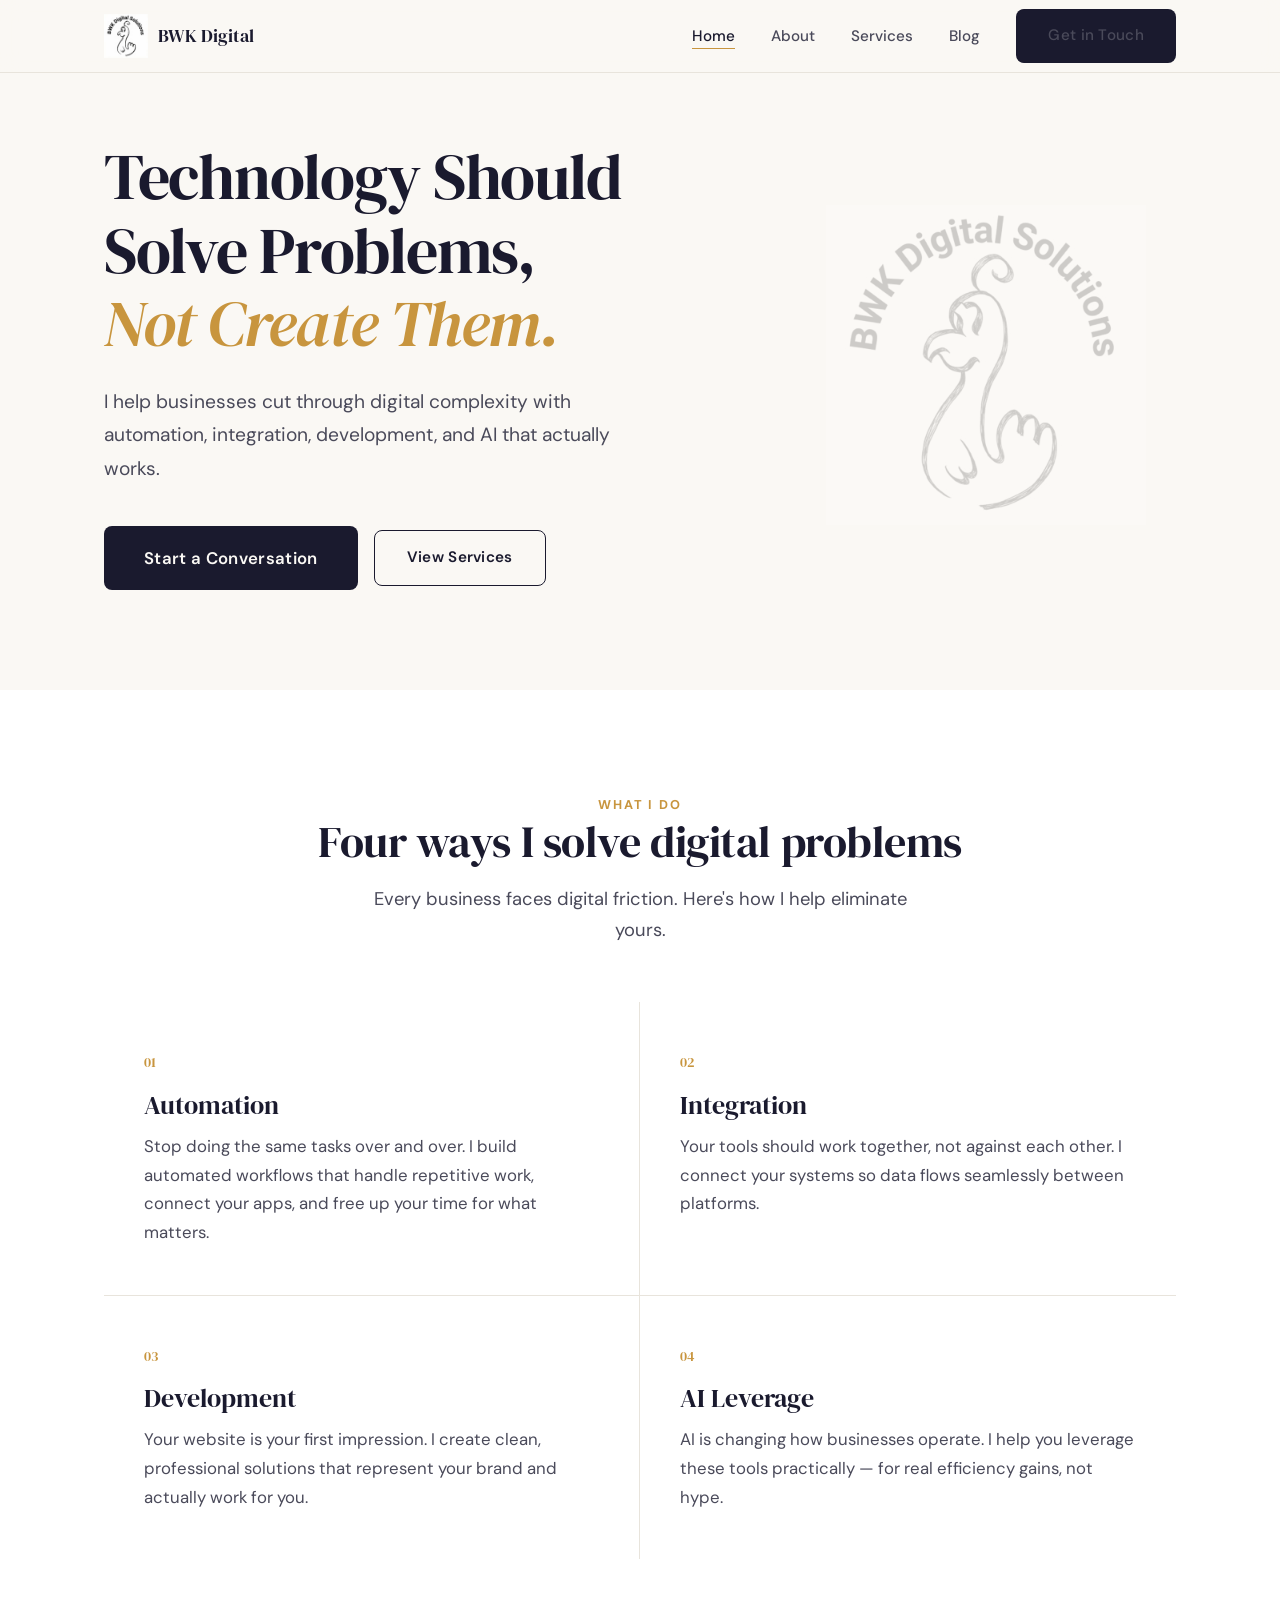
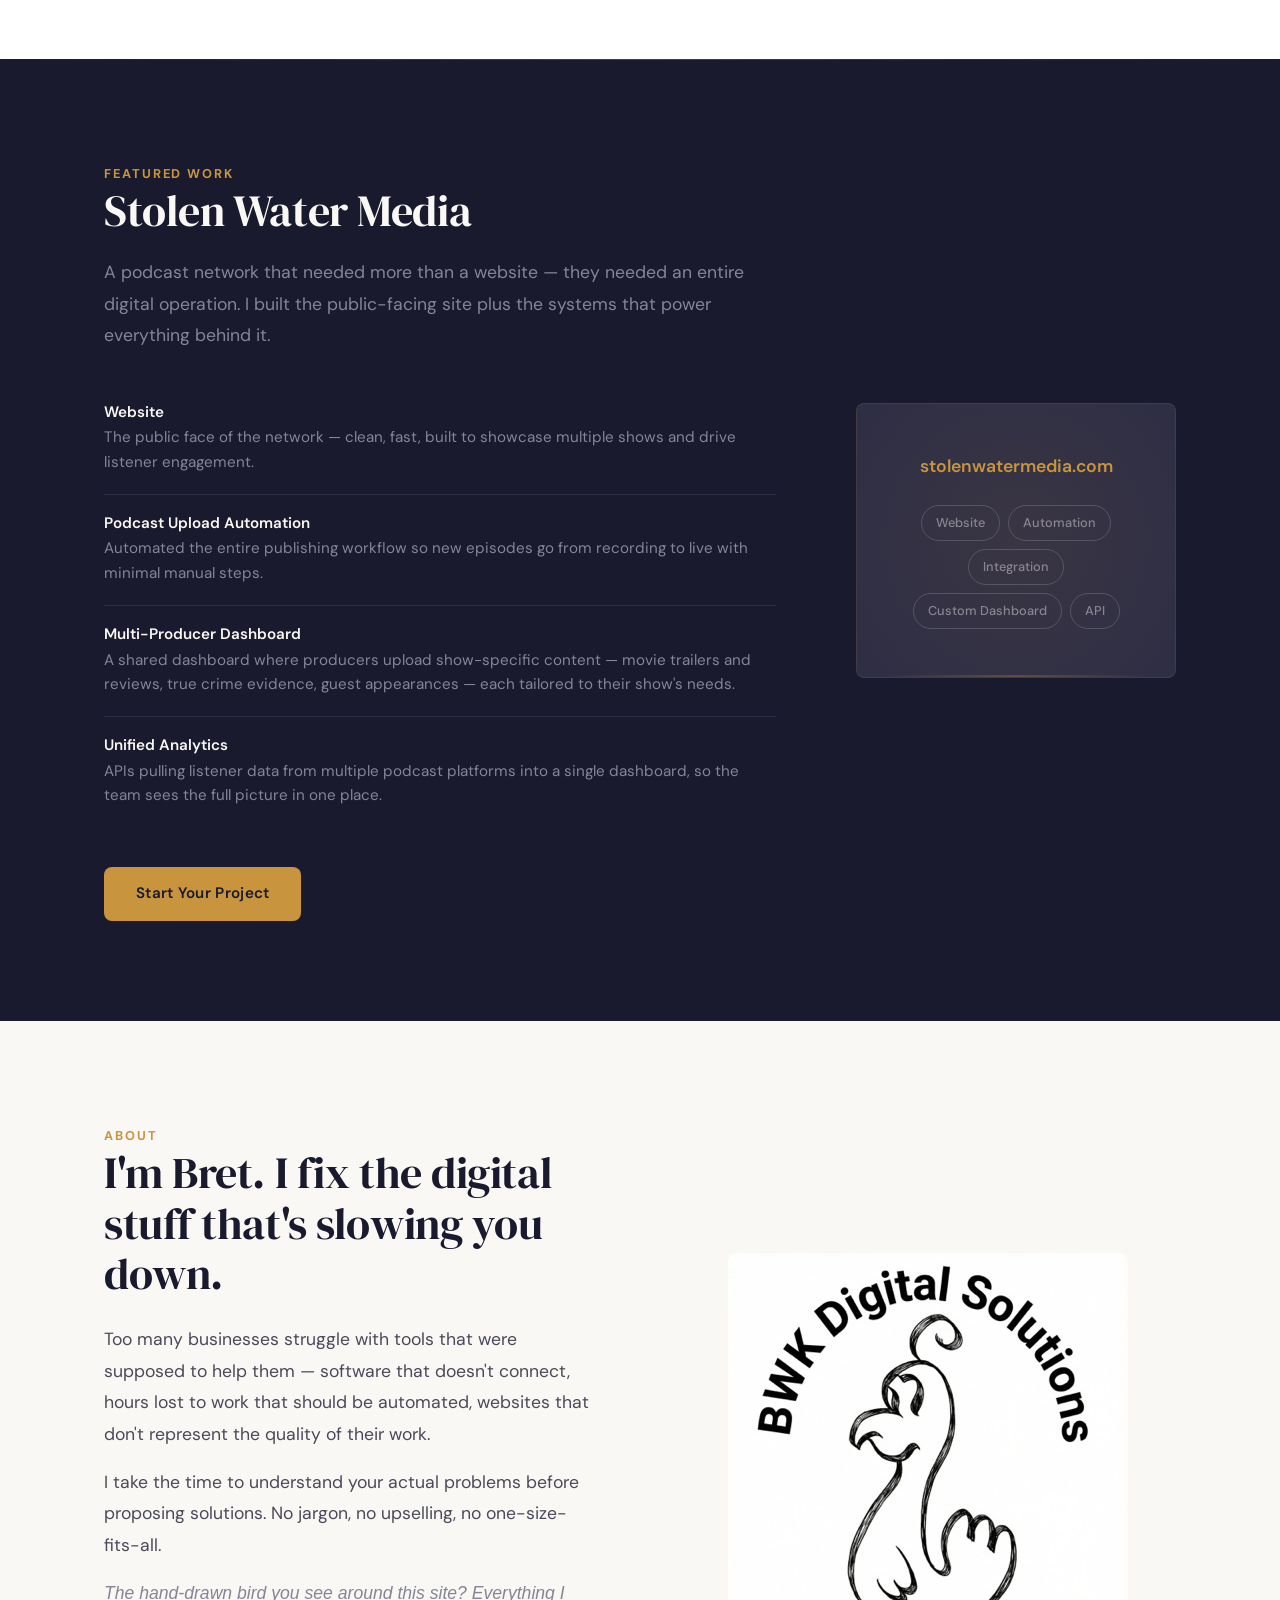
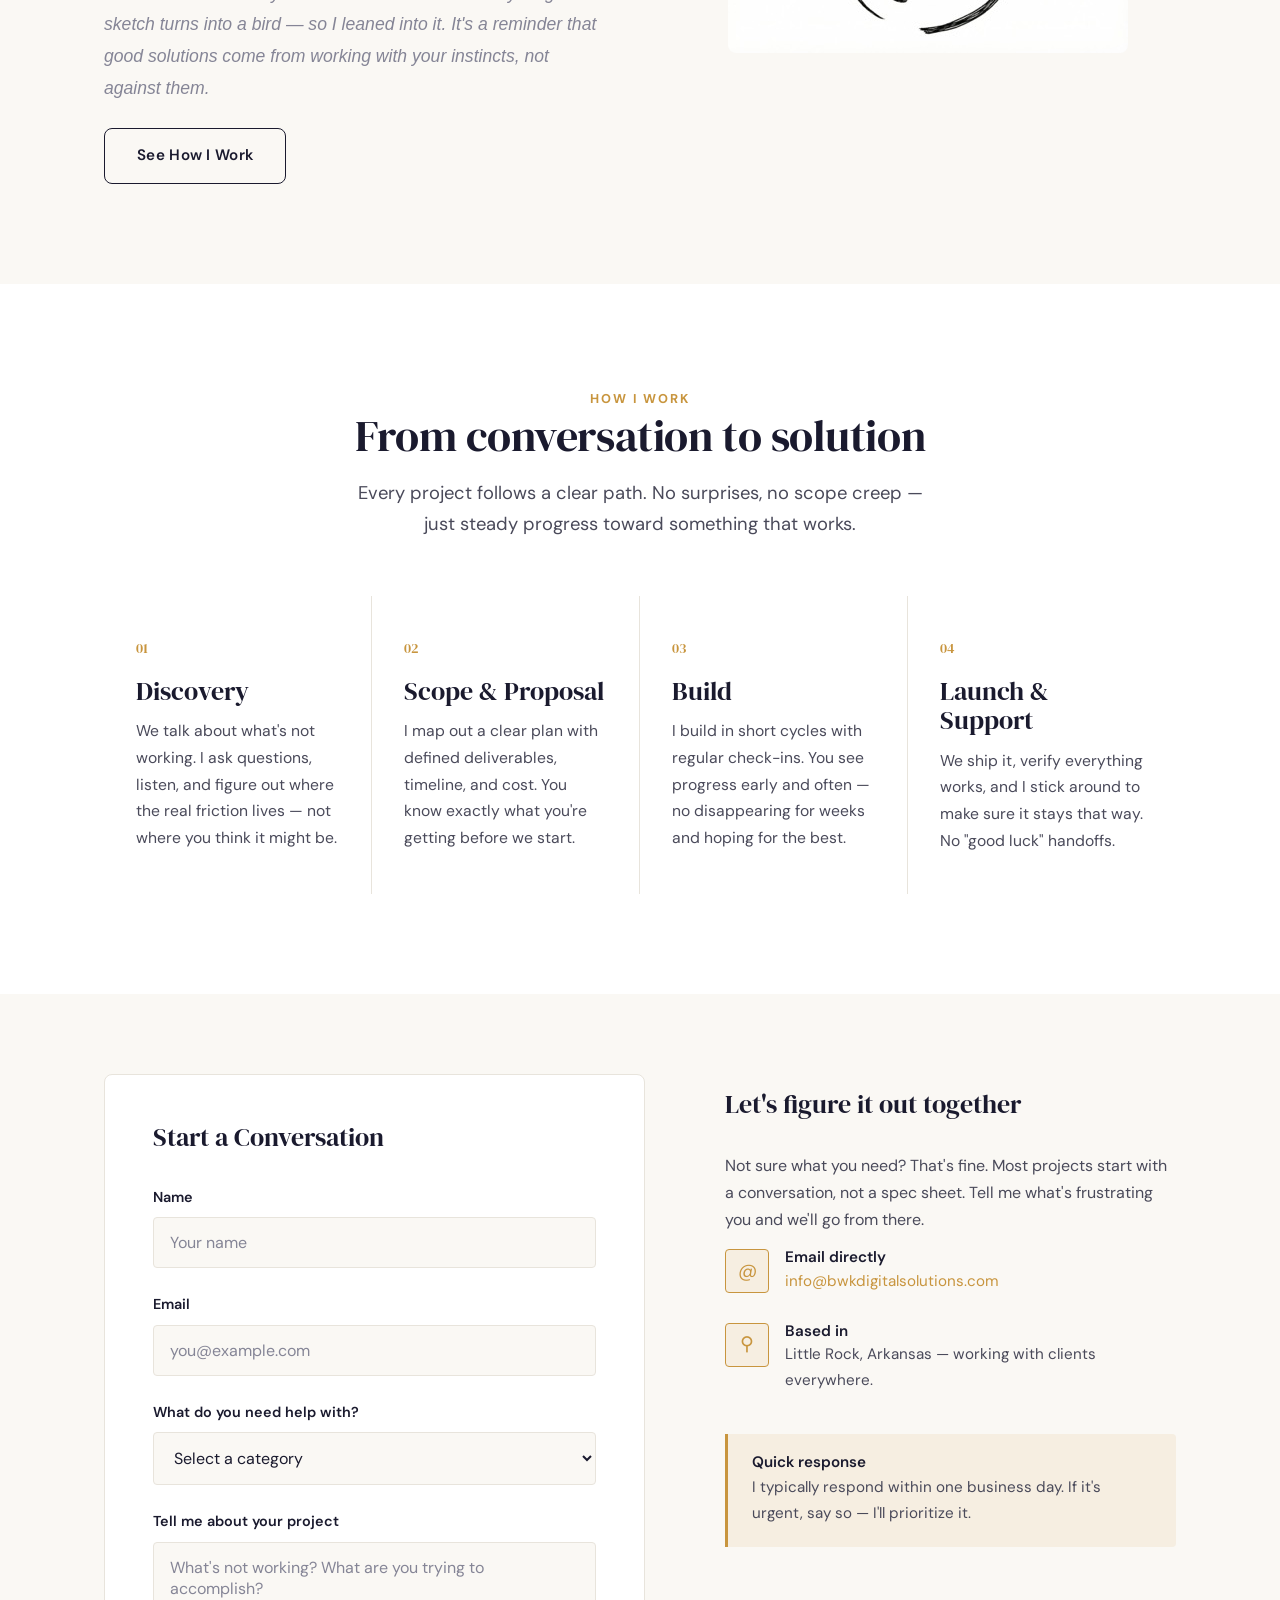
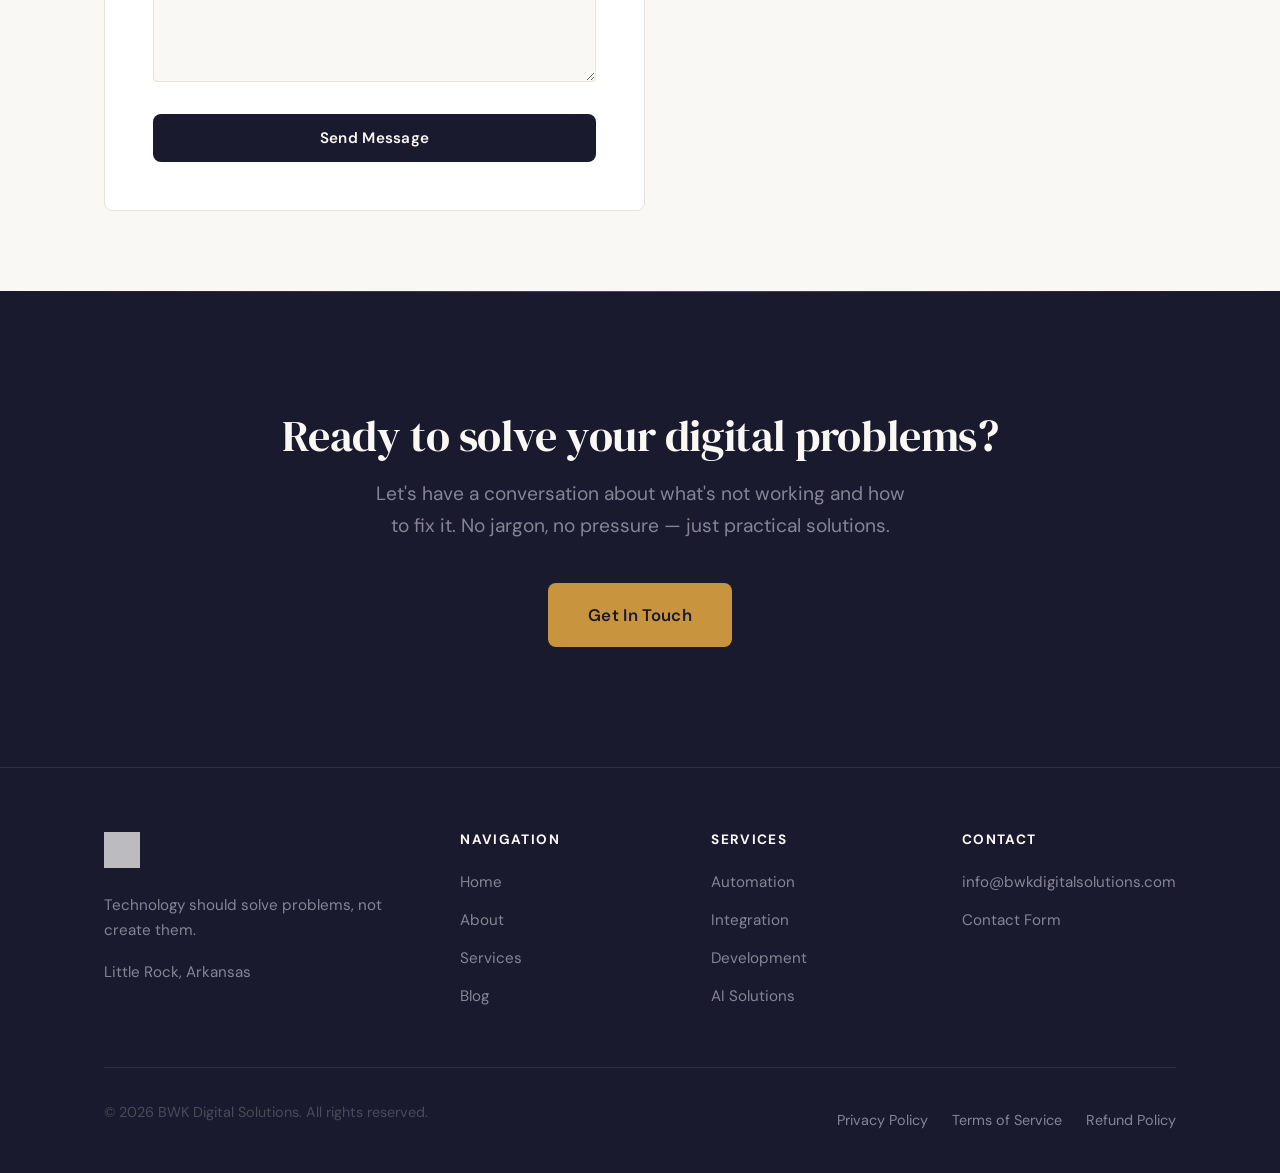
==== commit 17d43712: "feat: add blog infrastructure, publish command, and weekly draft cron - Blog listing page at /blog/ " ====
--- a/index.html
+++ b/index.html
@@ -119,7 +119,7 @@
                 <li><a href="#main" class="active">Home</a></li>
                 <li><a href="#about">About</a></li>
                 <li><a href="#services">Services</a></li>
-                <li><a href="#process">How I Work</a></li>
+                <li><a href="blog/">Blog</a></li>
                 <li><a href="#contact" class="btn btn-primary">Get in Touch</a></li>
             </ul>
         </div>
@@ -347,7 +347,7 @@
                         <li><a href="#main">Home</a></li>
                         <li><a href="#about">About</a></li>
                         <li><a href="#services">Services</a></li>
-                        <li><a href="#process">How I Work</a></li>
+                        <li><a href="blog/">Blog</a></li>
                     </ul>
                 </div>
                 <div>
--- a/styles.css
+++ b/styles.css
@@ -646,6 +646,129 @@
     background: var(--white);
 }
 .coming-soon h3 { margin-bottom: 0.75rem; }
+
+/* ===== BLOG ARTICLE ===== */
+.blog-back-link {
+    display: inline-block;
+    font-size: 0.9rem;
+    font-weight: 500;
+    color: var(--warm);
+    margin-bottom: 1.5rem;
+}
+.blog-back-link:hover { color: var(--warm-dark); }
+.blog-post-meta {
+    font-size: 1rem;
+    color: var(--text-light);
+    margin-top: 0.5rem;
+}
+.blog-article {
+    padding: 60px 0 80px;
+}
+.blog-article-content {
+    max-width: 720px;
+    margin: 0 auto;
+}
+.blog-article-content h2 {
+    font-size: 1.6rem;
+    margin: 2.5rem 0 1rem;
+}
+.blog-article-content h2:first-child { margin-top: 0; }
+.blog-article-content h3 {
+    font-size: 1.3rem;
+    margin: 2rem 0 0.75rem;
+}
+.blog-article-content p {
+    font-size: 1.1rem;
+    line-height: 1.85;
+    margin-bottom: 1.25rem;
+}
+.blog-article-content ul,
+.blog-article-content ol {
+    margin: 1rem 0 1.5rem;
+    padding-left: 0;
+}
+.blog-article-content li {
+    color: var(--text);
+    margin-bottom: 0.5rem;
+    padding-left: 1.5rem;
+    position: relative;
+    font-size: 1.05rem;
+    line-height: 1.8;
+}
+.blog-article-content ul li::before {
+    content: '';
+    position: absolute;
+    left: 0;
+    top: 12px;
+    width: 6px;
+    height: 6px;
+    border-radius: 50%;
+    background: var(--warm);
+}
+.blog-article-content ol {
+    counter-reset: blog-ol;
+}
+.blog-article-content ol li {
+    counter-increment: blog-ol;
+}
+.blog-article-content ol li::before {
+    content: counter(blog-ol) '.';
+    position: absolute;
+    left: 0;
+    color: var(--warm);
+    font-weight: 600;
+}
+.blog-article-content blockquote {
+    margin: 1.5rem 0;
+    padding: 20px 24px;
+    background: var(--warm-glow);
+    border-left: 3px solid var(--warm);
+    border-radius: 0 var(--radius-sm) var(--radius-sm) 0;
+}
+.blog-article-content blockquote p {
+    margin: 0;
+    font-style: italic;
+    color: var(--ink);
+}
+.blog-article-content code {
+    font-family: 'SF Mono', 'Fira Code', monospace;
+    font-size: 0.9em;
+    background: var(--cream-dark);
+    padding: 2px 6px;
+    border-radius: 3px;
+    color: var(--ink);
+}
+.blog-article-content pre {
+    margin: 1.5rem 0;
+    padding: 24px;
+    background: var(--ink);
+    border-radius: var(--radius);
+    overflow-x: auto;
+}
+.blog-article-content pre code {
+    background: none;
+    padding: 0;
+    color: var(--cream);
+    font-size: 0.88rem;
+    line-height: 1.7;
+}
+.blog-article-content a {
+    color: var(--warm);
+    border-bottom: 1px solid transparent;
+}
+.blog-article-content a:hover {
+    border-bottom-color: var(--warm);
+}
+.blog-article-content img {
+    border-radius: var(--radius);
+    margin: 1.5rem 0;
+}
+.blog-article-content hr {
+    border: none;
+    height: 1px;
+    background: var(--border);
+    margin: 2.5rem 0;
+}
 
 /* ===== LEGAL PAGES ===== */
 .legal-content { padding: 60px 0 80px; max-width: 720px; margin: 0 auto; }
